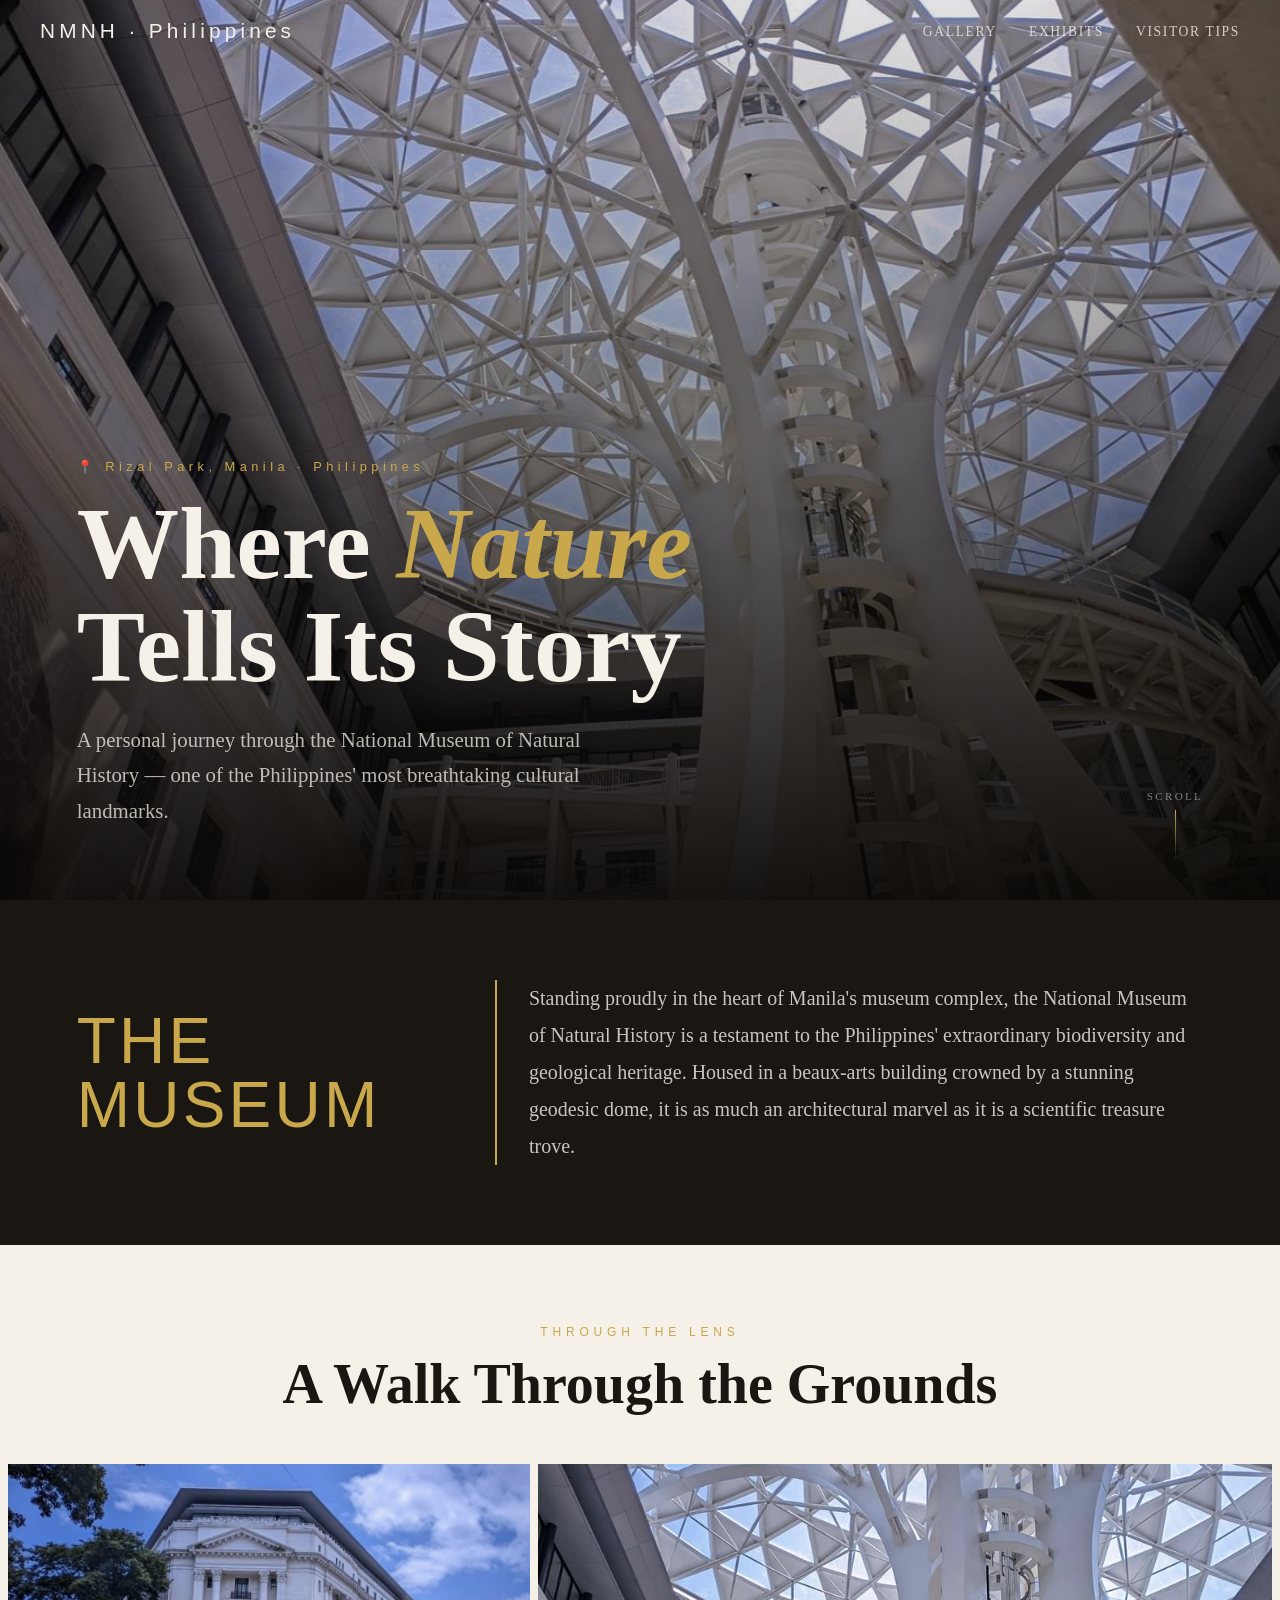
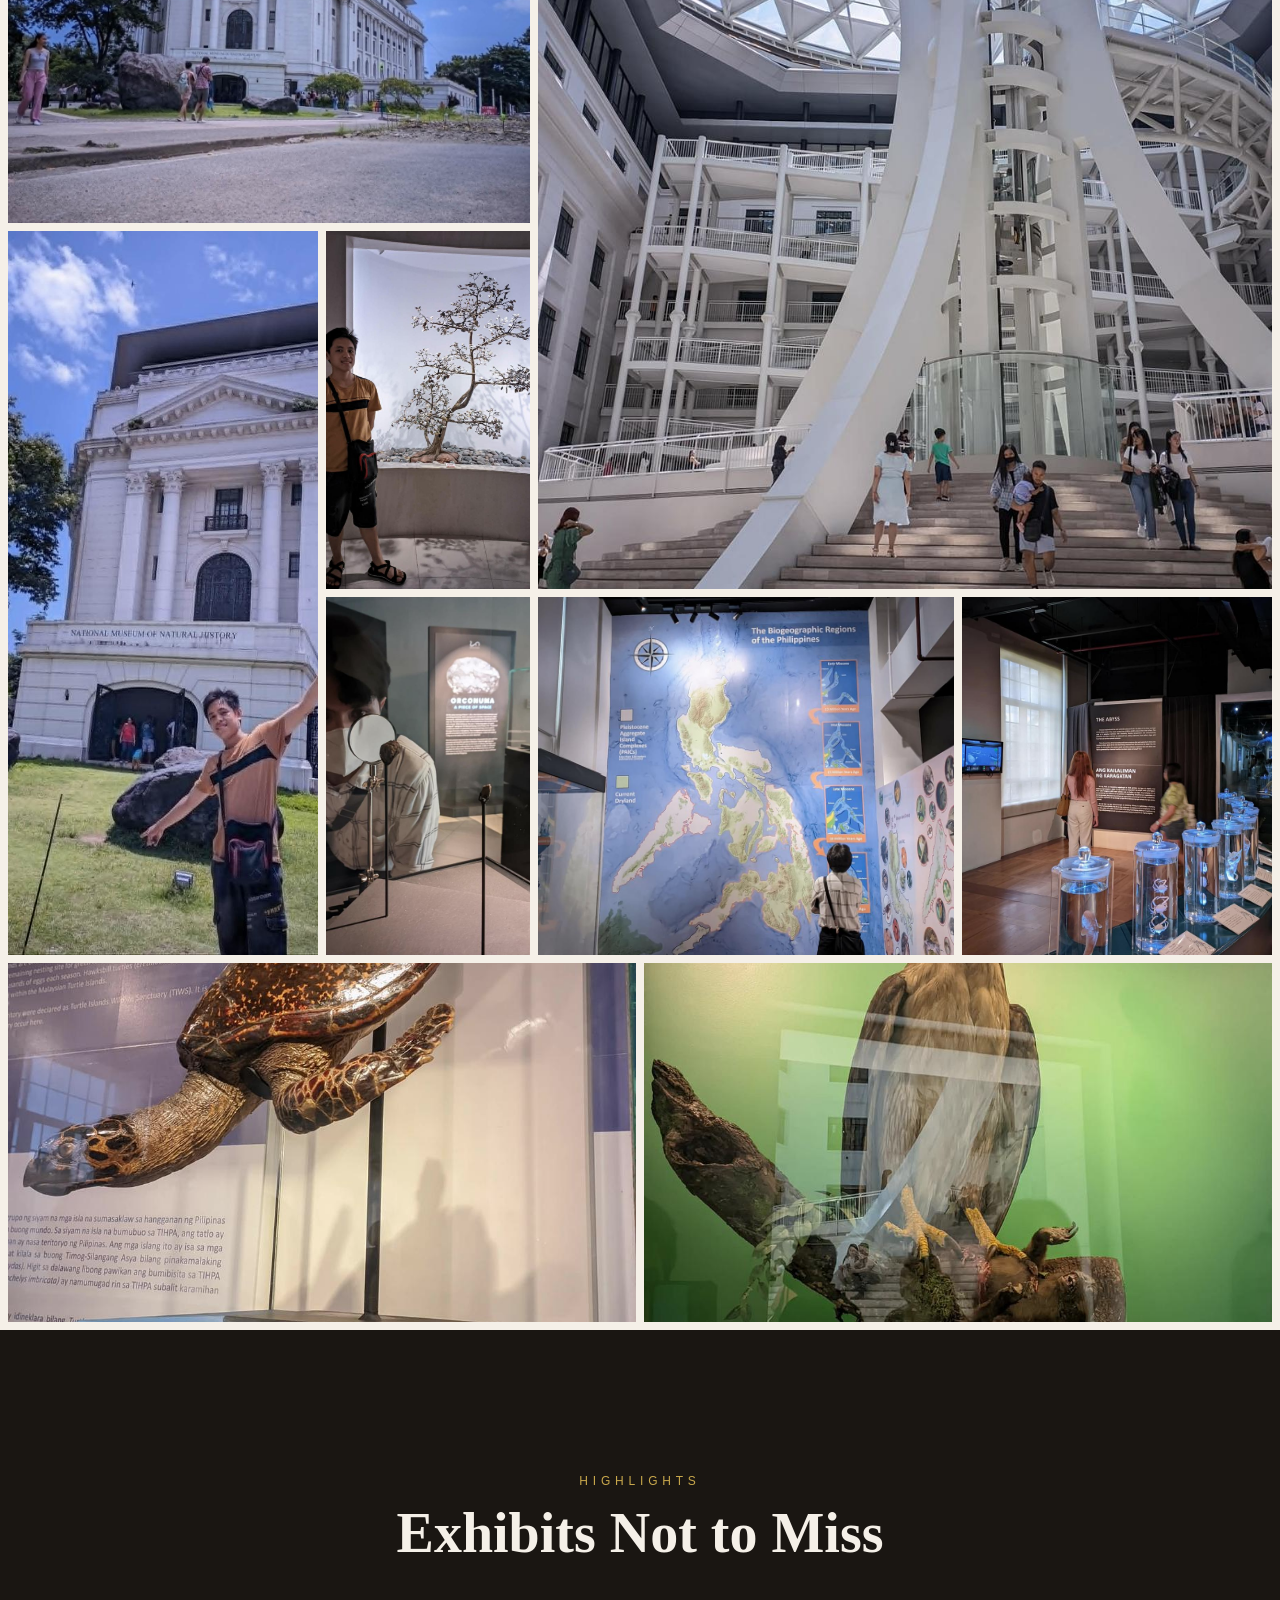
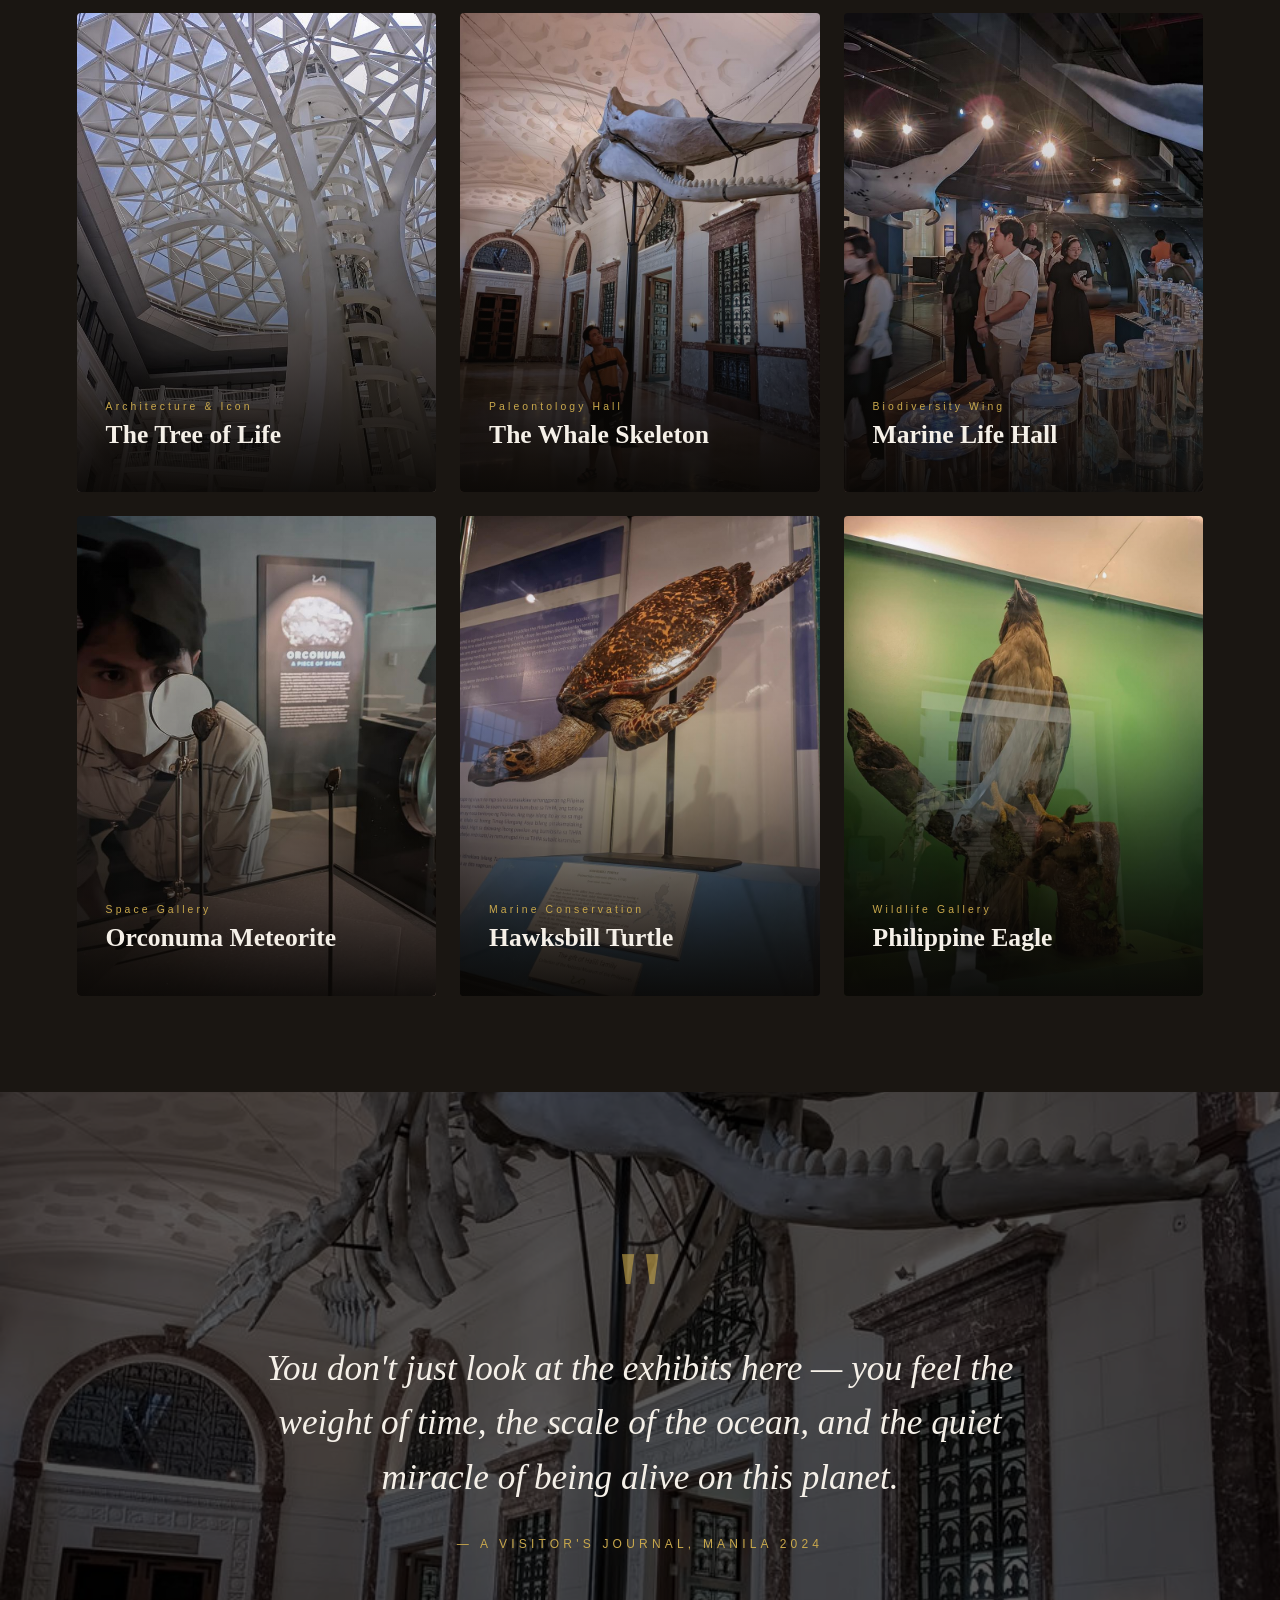
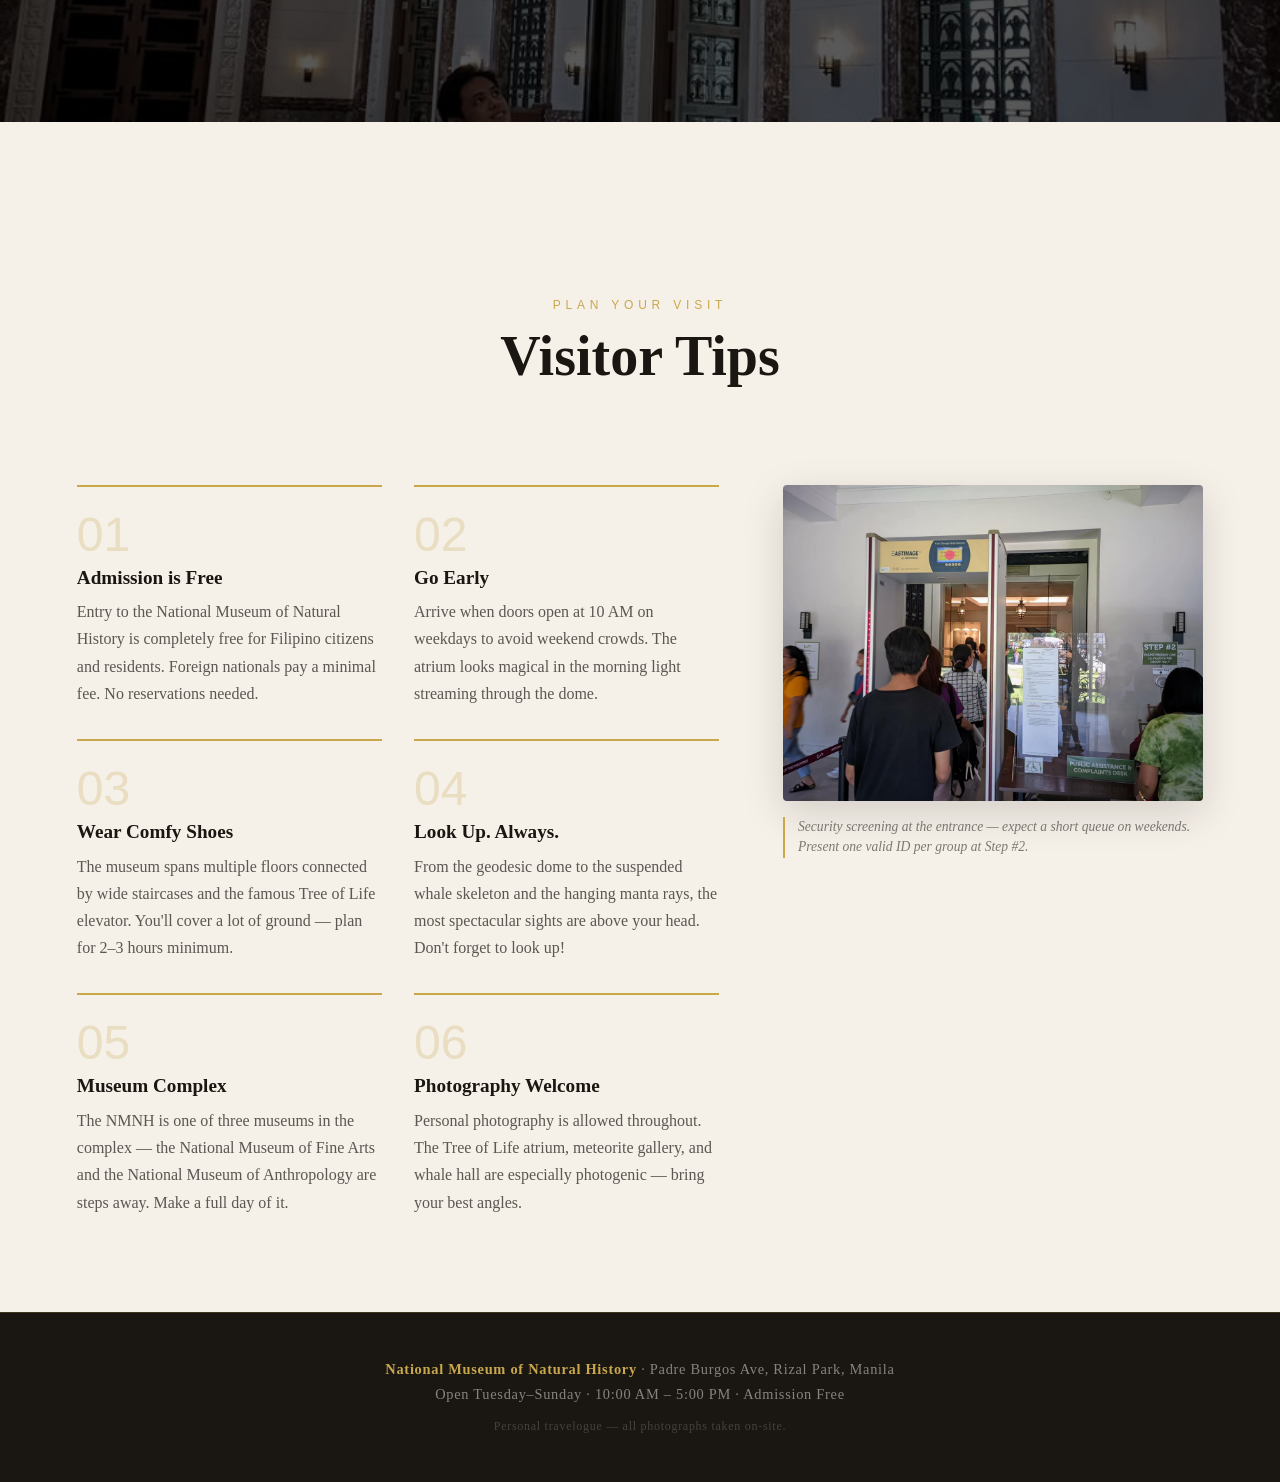
==== index.html @ 3edf2698 "initial message" ====
<!DOCTYPE html>
<!-- saved from url=(0059)file:///C:/Users/user6/Downloads/nmnh_travelogue%20(4).html -->
<html lang="en"><head><meta http-equiv="Content-Type" content="text/html; charset=UTF-8">

<meta name="viewport" content="width=device-width, initial-scale=1.0">
<title>National Museum of Natural History — Philippines</title>
<link rel="stylesheet" href="styles.css">
</head>
<body>

<!-- MOBILE MENU -->
<div class="mobile-menu" id="mobileMenu">
  <a href="file:///C:/Users/user6/Downloads/nmnh_travelogue%20(4).html#gallery" onclick="closeMobile()">Gallery</a>
  <a href="file:///C:/Users/user6/Downloads/nmnh_travelogue%20(4).html#exhibits" onclick="closeMobile()">Exhibits</a>
  <a href="file:///C:/Users/user6/Downloads/nmnh_travelogue%20(4).html#tips" onclick="closeMobile()">Visitor Tips</a>
</div>

<!-- NAV -->
<nav id="mainNav" class="scrolled">
  <a href="file:///C:/Users/user6/Downloads/nmnh_travelogue%20(4).html#" class="nav-logo">NMNH · Philippines</a>
  <ul class="nav-links">
    <li><a href="file:///C:/Users/user6/Downloads/nmnh_travelogue%20(4).html#gallery">Gallery</a></li>
    <li><a href="file:///C:/Users/user6/Downloads/nmnh_travelogue%20(4).html#exhibits">Exhibits</a></li>
    <li><a href="file:///C:/Users/user6/Downloads/nmnh_travelogue%20(4).html#tips">Visitor Tips</a></li>
  </ul>
  <button class="hamburger" id="hamburger" aria-label="Menu">
    <span></span><span></span><span></span>
  </button>
</nav>

<!-- HERO -->
<section class="hero">
  <div class="hero-bg"></div>
  <div class="hero-overlay"></div>
  <div class="hero-content">
    <p class="hero-eyebrow">📍 Rizal Park, Manila · Philippines</p>
    <h1 class="hero-title">Where <em>Nature</em><br>Tells Its Story</h1>
    <p class="hero-subtitle">A personal journey through the National Museum of Natural History — one of the Philippines' most breathtaking cultural landmarks.</p>
  </div>
  <div class="scroll-hint">
    <span>Scroll</span>
    <div class="scroll-line"></div>
  </div>
</section>

<!-- INTRO -->
<div class="intro-strip reveal visible" id="intro">
  <div class="intro-label">THE<br>MUSEUM</div>
  <p class="intro-text">
    Standing proudly in the heart of Manila's museum complex, the National Museum of Natural History is a testament to the Philippines' extraordinary biodiversity and geological heritage. Housed in a beaux-arts building crowned by a stunning geodesic dome, it is as much an architectural marvel as it is a scientific treasure trove.
  </p>
</div>

<!-- GALLERY -->
<section id="gallery">
  <div class="section-header reveal visible">
    <p class="section-tag">Through the Lens</p>
    <h2 class="section-title">A Walk Through the Grounds</h2>
  </div>
  <div class="collage-grid">
    <div class="c1"><img src="assets/img_03.jpg" alt="Museum exterior" loading="lazy"></div>
    <div class="c2"><img src="assets/img_04.jpg" alt="Tree of Life atrium with visitors" loading="lazy"></div>
    <div class="c3"><img src="assets/img_05.jpg" alt="Visitor at museum entrance" loading="lazy"></div>
    <div class="c4"><img src="assets/img_06.jpg" alt="Tree exhibit" loading="lazy"></div>
    <div class="c5"><img src="assets/img_07.jpg" alt="Meteorite display" loading="lazy"></div>
    <div class="c6"><img src="assets/img_08.jpg" alt="Tree of Life" loading="lazy"></div>
    <div class="c7"><img src="assets/img_09.jpg" alt="The Abyss exhibit" loading="lazy"></div>
    <div class="c8"><img src="assets/img_10.jpg" alt="Hawksbill turtle specimen" loading="lazy"></div>
    <div class="c9"><img src="assets/img_11.jpg" alt="Philippine Eagle taxidermy" loading="lazy"></div>
  </div>
</section>

<!-- EXHIBITS -->
<section class="exhibits" id="exhibits">
  <div class="section-header">
    <p class="section-tag">Highlights</p>
    <h2 class="section-title">Exhibits Not to Miss</h2>
  </div>
  <div class="exhibit-cards">

    <div class="card reveal visible">
      <img src="assets/img_12.jpg" alt="Tree of Life">
      <div class="card-overlay">
        <p class="card-tag">Architecture &amp; Icon</p>
        <h3 class="card-title">The Tree of Life</h3>
        <p class="card-desc">The museum's crown jewel — a soaring sculptural tree rising through the central atrium beneath a geodesic glass dome that floods the space with natural light. A must-photograph moment.</p>
      </div>
    </div>

    <div class="card reveal visible">
      <img src="assets/img_13.jpg" alt="Whale skeleton">
      <div class="card-overlay">
        <p class="card-tag">Paleontology Hall</p>
        <h3 class="card-title">The Whale Skeleton</h3>
        <p class="card-desc">A colossal sperm whale skeleton suspended in the grand hallway — one of the most dramatic displays in the museum, framed by the building's ornate marble arches.</p>
      </div>
    </div>

    <div class="card reveal visible">
      <img src="assets/img_14.jpg" alt="Marine life hall">
      <div class="card-overlay">
        <p class="card-tag">Biodiversity Wing</p>
        <h3 class="card-title">Marine Life Hall</h3>
        <p class="card-desc">Life-size models of manta rays and whale sharks hang overhead while preserved specimens in illuminated jars line the gallery floor — celebrating the Philippines' incredible ocean heritage.</p>
      </div>
    </div>

    <div class="card reveal visible">
      <img src="assets/img_15.jpg" alt="Orconuma meteorite">
      <div class="card-overlay">
        <p class="card-tag">Space Gallery</p>
        <h3 class="card-title">Orconuma Meteorite</h3>
        <p class="card-desc">A 4.6-billion-year-old piece of the asteroid belt, the Orconuma meteorite is an H3-4 ordinary chondrite — one of the oldest rocks you'll ever stand next to. Get up close with the magnifying glasses provided.</p>
      </div>
    </div>


    <div class="card reveal visible">
      <img src="assets/img_16.jpg" alt="Hawksbill Turtle">
      <div class="card-overlay">
        <p class="card-tag">Marine Conservation</p>
        <h3 class="card-title">Hawksbill Turtle</h3>
        <p class="card-desc">A beautifully preserved specimen of the critically endangered Hawksbill Turtle — found in Philippine coral reefs and beaches. A gift of the Halili family to the National Museum.</p>
      </div>
    </div>

    <div class="card reveal visible">
      <img src="assets/img_17.jpg" alt="Philippine Eagle">
      <div class="card-overlay">
        <p class="card-tag">Wildlife Gallery</p>
        <h3 class="card-title">Philippine Eagle</h3>
        <p class="card-desc">One of the world's largest and most powerful eagles — and the national bird of the Philippines. This taxidermy specimen captures the majestic scale and fierce presence of this critically endangered raptor.</p>
      </div>
    </div>

  </div>
</section>

<!-- QUOTE -->
<section class="quote-section">
  <div class="quote-bg"></div>
  <div class="quote-content reveal visible">
    <div class="quote-mark">"</div>
    <p class="quote-text">You don't just look at the exhibits here — you feel the weight of time, the scale of the ocean, and the quiet miracle of being alive on this planet.</p>
    <p class="quote-attr">— A Visitor's Journal, Manila 2024</p>
  </div>
</section>

<!-- TIPS -->
<section class="tips" id="tips">
  <div class="section-header reveal visible">
    <p class="section-tag">Plan Your Visit</p>
    <h2 class="section-title">Visitor Tips</h2>
  </div>
  <div class="tips-layout">
  <div class="tips-grid">
    <div class="tip-item visible">
      <div class="tip-number">01</div>
      <h4 class="tip-title">Admission is Free</h4>
      <p class="tip-desc">Entry to the National Museum of Natural History is completely free for Filipino citizens and residents. Foreign nationals pay a minimal fee. No reservations needed.</p>
    </div>
    <div class="tip-item visible">
      <div class="tip-number">02</div>
      <h4 class="tip-title">Go Early</h4>
      <p class="tip-desc">Arrive when doors open at 10 AM on weekdays to avoid weekend crowds. The atrium looks magical in the morning light streaming through the dome.</p>
    </div>
    <div class="tip-item visible">
      <div class="tip-number">03</div>
      <h4 class="tip-title">Wear Comfy Shoes</h4>
      <p class="tip-desc">The museum spans multiple floors connected by wide staircases and the famous Tree of Life elevator. You'll cover a lot of ground — plan for 2–3 hours minimum.</p>
    </div>
    <div class="tip-item visible">
      <div class="tip-number">04</div>
      <h4 class="tip-title">Look Up. Always.</h4>
      <p class="tip-desc">From the geodesic dome to the suspended whale skeleton and the hanging manta rays, the most spectacular sights are above your head. Don't forget to look up!</p>
    </div>
    <div class="tip-item visible">
      <div class="tip-number">05</div>
      <h4 class="tip-title">Museum Complex</h4>
      <p class="tip-desc">The NMNH is one of three museums in the complex — the National Museum of Fine Arts and the National Museum of Anthropology are steps away. Make a full day of it.</p>
    </div>
    <div class="tip-item visible">
      <div class="tip-number">06</div>
      <h4 class="tip-title">Photography Welcome</h4>
      <p class="tip-desc">Personal photography is allowed throughout. The Tree of Life atrium, meteorite gallery, and whale hall are especially photogenic — bring your best angles.</p>
    </div>
  </div><!-- end tips-grid -->
  <div class="tips-image-col reveal visible">
    <img src="assets/img_18.jpg" alt="Museum entrance security checkpoint">
    <p class="tips-image-caption">Security screening at the entrance — expect a short queue on weekends. Present one valid ID per group at Step #2.</p>
  </div>
  </div><!-- end tips-layout -->
</section>

<!-- FOOTER -->
<footer>
  <p><strong>National Museum of Natural History</strong> · Padre Burgos Ave, Rizal Park, Manila</p>
  <p style="margin-top:0.5rem;">Open Tuesday–Sunday · 10:00 AM – 5:00 PM · Admission Free</p>
  <p style="margin-top:1rem; font-size:0.75rem; opacity:0.4;">Personal travelogue — all photographs taken on-site.</p>
</footer>

<script src="script.js"></script>


</body></html>
---- styles.css ----
:root {
    --cream: #f5f0e8;
    --dark: #1a1612;
    --gold: #c9a84c;
    --rust: #8b4513;
    --deep-blue: #0d1b2a;
    --marine: #1a4a6b;
    --white: #ffffff;
  }

  * { margin: 0; padding: 0; box-sizing: border-box; }

  html { scroll-behavior: smooth; }

  body {
    background: var(--cream);
    color: var(--dark);
    font-family: 'Crimson Pro', serif;
    overflow-x: hidden;
  }

  /* ── NAV ── */
  nav {
    position: fixed; top: 0; width: 100%; z-index: 100;
    padding: 1.2rem 2.5rem;
    display: flex; justify-content: space-between; align-items: center;
    background: transparent;
    transition: background 0.4s, backdrop-filter 0.4s;
  }
  nav.scrolled {
    background: rgba(26,22,18,0.92);
    backdrop-filter: blur(12px);
  }
  .nav-logo {
    font-family: 'Bebas Neue', sans-serif;
    font-size: 1.3rem;
    letter-spacing: 0.2em;
    color: var(--cream);
    text-decoration: none;
  }
  .nav-links { display: flex; gap: 2rem; list-style: none; }
  .nav-links a {
    color: rgba(245,240,232,0.8);
    text-decoration: none;
    font-size: 0.85rem;
    letter-spacing: 0.12em;
    text-transform: uppercase;
    transition: color 0.3s;
  }
  .nav-links a:hover { color: var(--gold); }

  /* ── HERO ── */
  .hero {
    height: 100vh;
    position: relative;
    display: flex; align-items: flex-end;
    overflow: hidden;
  }
  .hero-bg {
    position: absolute; inset: 0;
    background-image: url('assets/img_01.jpg');
    background-size: cover; background-position: center top;
    transform: scale(1.1);
    animation: heroZoom 12s ease-out forwards;
  }
  @keyframes heroZoom { from { transform: scale(1.1); } to { transform: scale(1.02); } }
  .hero-overlay {
    position: absolute; inset: 0;
    background: linear-gradient(to top, rgba(10,8,6,0.92) 0%, rgba(10,8,6,0.4) 50%, rgba(10,8,6,0.1) 100%);
  }
  .hero-content {
    position: relative; z-index: 2;
    padding: 0 6vw 8vh;
    max-width: 900px;
  }
  .hero-eyebrow {
    font-family: 'Bebas Neue', sans-serif;
    font-size: 0.8rem;
    letter-spacing: 0.35em;
    color: var(--gold);
    margin-bottom: 1.2rem;
    opacity: 0; animation: fadeUp 0.8s 0.5s forwards;
  }
  .hero-title {
    font-family: 'Playfair Display', serif;
    font-size: clamp(3rem, 8vw, 6.5rem);
    line-height: 1.0;
    color: var(--cream);
    margin-bottom: 1.5rem;
    opacity: 0; animation: fadeUp 0.9s 0.8s forwards;
  }
  .hero-title em { color: var(--gold); font-style: italic; }
  .hero-subtitle {
    font-size: clamp(1rem, 2vw, 1.3rem);
    font-weight: 300;
    color: rgba(245,240,232,0.75);
    max-width: 560px;
    line-height: 1.7;
    opacity: 0; animation: fadeUp 0.9s 1.1s forwards;
  }
  .scroll-hint {
    position: absolute; bottom: 2.5rem; right: 6vw;
    display: flex; flex-direction: column; align-items: center; gap: 0.5rem;
    color: rgba(245,240,232,0.5);
    font-size: 0.7rem; letter-spacing: 0.2em; text-transform: uppercase;
    opacity: 0; animation: fadeIn 1s 2s forwards;
  }
  .scroll-line {
    width: 1px; height: 50px;
    background: linear-gradient(to bottom, var(--gold), transparent);
    animation: scrollPulse 2s ease-in-out infinite;
  }
  @keyframes scrollPulse { 0%,100% { height:50px; } 50% { height:30px; } }

  @keyframes fadeUp {
    from { opacity:0; transform: translateY(30px); }
    to { opacity:1; transform: translateY(0); }
  }
  @keyframes fadeIn { from { opacity:0; } to { opacity:1; } }

  /* ── INTRO STRIP ── */
  .intro-strip {
    background: var(--dark);
    color: var(--cream);
    padding: 5rem 6vw;
    display: grid;
    grid-template-columns: 1fr 2fr;
    gap: 4rem;
    align-items: center;
  }
  .intro-label {
    font-family: 'Bebas Neue', sans-serif;
    font-size: 4rem;
    line-height: 1;
    color: var(--gold);
    letter-spacing: 0.05em;
  }
  .intro-text {
    font-size: 1.25rem;
    font-weight: 300;
    line-height: 1.85;
    color: rgba(245,240,232,0.8);
    border-left: 2px solid var(--gold);
    padding-left: 2rem;
  }

  /* ── SECTION HEADERS ── */
  .section-header {
    text-align: center;
    padding: 5rem 6vw 3rem;
  }
  .section-tag {
    font-family: 'Bebas Neue', sans-serif;
    font-size: 0.75rem;
    letter-spacing: 0.4em;
    color: var(--gold);
    text-transform: uppercase;
    margin-bottom: 0.8rem;
  }
  .section-title {
    font-family: 'Playfair Display', serif;
    font-size: clamp(2rem, 5vw, 3.5rem);
    line-height: 1.15;
    color: var(--dark);
  }

  /* ── PHOTO COLLAGE ── */
  .collage-grid {
    display: grid;
    grid-template-columns: repeat(12, 1fr);
    grid-template-rows: repeat(4, 28vw);
    gap: 0.5rem;
    padding: 0 0.5rem 0.5rem;
    overflow: hidden;
  }
  .collage-grid .c1 { grid-column: 1/6; grid-row: 1/2; }
  .collage-grid .c2 { grid-column: 6/13; grid-row: 1/3; }
  .collage-grid .c3 { grid-column: 1/4; grid-row: 2/4; }
  .collage-grid .c4 { grid-column: 4/6; grid-row: 2/3; }
  .collage-grid .c5 { grid-column: 4/6; grid-row: 3/4; }
  .collage-grid .c6 { grid-column: 6/10; grid-row: 3/4; }
  .collage-grid .c7 { grid-column: 10/13; grid-row: 3/4; }
  .collage-grid .c8 { grid-column: 1/7; grid-row: 4/5; }
  .collage-grid .c9 { grid-column: 7/13; grid-row: 4/5; }

  .collage-grid > div {
    overflow: hidden;
    position: relative;
    cursor: pointer;
  }
  .collage-grid img {
    width: 100%; height: 100%;
    object-fit: cover;
    transition: transform 0.7s cubic-bezier(0.25,0.46,0.45,0.94), filter 0.5s;
    filter: saturate(0.9);
  }
  .collage-grid > div:hover img {
    transform: scale(1.07);
    filter: saturate(1.2);
  }

  /* ── EXHIBIT CARDS ── */
  .exhibits {
    background: var(--dark);
    padding: 4rem 6vw 6rem;
  }
  .exhibits .section-title { color: var(--cream); }
  .exhibits .section-header { padding-bottom: 3rem; }

  .exhibit-cards {
    display: grid;
    grid-template-columns: repeat(auto-fit, minmax(300px, 1fr));
    gap: 1.5rem;
  }
  .card {
    border-radius: 4px;
    overflow: hidden;
    position: relative;
    aspect-ratio: 3/4;
    cursor: pointer;
    background: #111;
    display: block;
  }
  .card img {
    width: 100%;
    height: 100%;
    object-fit: cover;
    object-position: center;
    display: block;
    transition: transform 0.8s cubic-bezier(0.25,0.46,0.45,0.94);
  }
  .card:hover img { transform: scale(1.08); }
  .card-overlay {
    position: absolute; inset: 0;
    background: linear-gradient(to top, rgba(10,8,6,0.95) 0%, rgba(10,8,6,0.2) 60%, transparent 100%);
    display: flex; flex-direction: column; justify-content: flex-end;
    padding: 2rem 1.8rem;
    transition: background 0.4s;
  }
  .card:hover .card-overlay {
    background: linear-gradient(to top, rgba(10,8,6,0.98) 30%, rgba(10,8,6,0.4) 70%, rgba(10,8,6,0.1) 100%);
  }
  .card-tag {
    font-family: 'Bebas Neue', sans-serif;
    font-size: 0.65rem;
    letter-spacing: 0.3em;
    color: var(--gold);
    margin-bottom: 0.5rem;
  }
  .card-title {
    font-family: 'Playfair Display', serif;
    font-size: 1.6rem;
    color: var(--cream);
    margin-bottom: 0.6rem;
    line-height: 1.2;
  }
  .card-desc {
    font-size: 0.95rem;
    font-weight: 300;
    color: rgba(245,240,232,0.65);
    line-height: 1.6;
    max-height: 0;
    overflow: hidden;
    transition: max-height 0.5s ease, opacity 0.4s;
    opacity: 0;
  }
  .card:hover .card-desc { max-height: 120px; opacity: 1; }

  /* ── FULL-BLEED QUOTE ── */
  .quote-section {
    position: relative;
    min-height: 70vh;
    display: flex; align-items: center; justify-content: center;
    text-align: center;
    overflow: hidden;
    padding: 6rem 6vw;
  }
  .quote-bg {
    position: absolute; inset: 0;
    background-image: url('assets/img_02.jpg');
    background-size: cover; background-position: center;
    filter: brightness(0.35) saturate(0.6);
  }
  .quote-content {
    position: relative; z-index: 2;
    max-width: 800px;
  }
  .quote-mark {
    font-family: 'Playfair Display', serif;
    font-size: 8rem;
    line-height: 0.5;
    color: var(--gold);
    opacity: 0.6;
    margin-bottom: 1rem;
  }
  .quote-text {
    font-family: 'Playfair Display', serif;
    font-size: clamp(1.4rem, 3vw, 2.2rem);
    font-style: italic;
    color: var(--cream);
    line-height: 1.55;
    margin-bottom: 2rem;
  }
  .quote-attr {
    font-family: 'Bebas Neue', sans-serif;
    font-size: 0.75rem;
    letter-spacing: 0.35em;
    color: var(--gold);
    text-transform: uppercase;
  }

  /* ── TIPS SECTION ── */
  .tips {
    padding: 6rem 6vw;
    background: var(--cream);
  }
  .tips-layout {
    display: grid;
    grid-template-columns: 1fr 420px;
    gap: 4rem;
    align-items: start;
    margin-top: 3rem;
  }
  .tips-grid {
    display: grid;
    grid-template-columns: repeat(2, 1fr);
    gap: 2rem;
  }
  .tips-image-col {
    position: sticky;
    top: 100px;
  }
  .tips-image-col img {
    width: 100%;
    border-radius: 4px;
    display: block;
    box-shadow: 0 12px 40px rgba(26,22,18,0.15);
  }
  .tips-image-caption {
    margin-top: 1rem;
    font-size: 0.85rem;
    font-weight: 300;
    color: rgba(26,22,18,0.55);
    font-style: italic;
    line-height: 1.5;
    border-left: 2px solid var(--gold);
    padding-left: 0.8rem;
  }
  .tip-item {
    border-top: 2px solid var(--gold);
    padding-top: 1.5rem;
    opacity: 0;
    transform: translateY(20px);
    transition: opacity 0.6s, transform 0.6s;
  }
  .tip-item.visible { opacity: 1; transform: translateY(0); }
  .tip-number {
    font-family: 'Bebas Neue', sans-serif;
    font-size: 3rem;
    color: rgba(201,168,76,0.25);
    line-height: 1;
    margin-bottom: 0.5rem;
  }
  .tip-title {
    font-family: 'Playfair Display', serif;
    font-size: 1.2rem;
    font-weight: 700;
    margin-bottom: 0.6rem;
    color: var(--dark);
  }
  .tip-desc {
    font-size: 1rem;
    font-weight: 300;
    line-height: 1.7;
    color: rgba(26,22,18,0.7);
  }

  /* ── FOOTER ── */
  footer {
    background: var(--dark);
    color: rgba(245,240,232,0.5);
    text-align: center;
    padding: 3rem 6vw;
    font-size: 0.9rem;
    letter-spacing: 0.05em;
    border-top: 1px solid rgba(201,168,76,0.2);
  }
  footer strong { color: var(--gold); }

  /* ── REVEAL ANIMATIONS ── */
  .reveal {
    opacity: 0;
    transform: translateY(40px);
    transition: opacity 0.8s ease, transform 0.8s ease;
  }
  .reveal.visible { opacity: 1; transform: translateY(0); }

  /* ── HAMBURGER ── */
  .hamburger {
    display: none;
    flex-direction: column;
    gap: 5px;
    cursor: pointer;
    padding: 4px;
    z-index: 200;
    background: none;
    border: none;
  }
  .hamburger span {
    display: block;
    width: 24px; height: 2px;
    background: var(--cream);
    border-radius: 2px;
    transition: transform 0.3s, opacity 0.3s;
  }
  .hamburger.open span:nth-child(1) { transform: translateY(7px) rotate(45deg); }
  .hamburger.open span:nth-child(2) { opacity: 0; }
  .hamburger.open span:nth-child(3) { transform: translateY(-7px) rotate(-45deg); }

  .mobile-menu {
    display: none;
    position: fixed;
    inset: 0;
    background: rgba(26,22,18,0.97);
    z-index: 150;
    flex-direction: column;
    align-items: center;
    justify-content: center;
    gap: 2.5rem;
  }
  .mobile-menu.open { display: flex; }
  .mobile-menu a {
    font-family: 'Playfair Display', serif;
    font-size: 2rem;
    color: var(--cream);
    text-decoration: none;
    letter-spacing: 0.05em;
    transition: color 0.2s;
  }
  .mobile-menu a:hover { color: var(--gold); }

  @media (max-width: 768px) {
    /* Nav */
    nav { padding: 1rem 1.4rem; }
    nav .nav-links { display: none; }
    .hamburger { display: flex; }

    /* Hero */
    .hero-content { padding: 0 5vw 10vh; }
    .hero-subtitle { font-size: 1rem; }
    .scroll-hint { display: none; }

    /* Intro strip */
    .intro-strip {
      grid-template-columns: 1fr;
      gap: 1.2rem;
      padding: 3rem 5vw;
    }
    .intro-label { font-size: 2.8rem; }
    .intro-text { font-size: 1.05rem; padding-left: 1.2rem; }

    /* Section headers */
    .section-header { padding: 3.5rem 5vw 2rem; }

    /* Collage — simple vertical stack */
    .collage-grid {
      display: flex !important;
      flex-direction: column !important;
      gap: 0.4rem;
      padding: 0 0.4rem 0.4rem;
      grid-template-columns: unset !important;
      grid-template-rows: unset !important;
    }
    .collage-grid > div {
      width: 100% !important;
      height: 72vw !important;
      grid-column: unset !important;
      grid-row: unset !important;
      overflow: hidden;
    }
    .collage-grid img {
      width: 100% !important;
      height: 100% !important;
      object-fit: cover !important;
      display: block;
    }

    /* Exhibit cards — single column */
    .exhibits { padding: 3rem 4vw 4rem; }
    .exhibit-cards {
      grid-template-columns: 1fr;
      gap: 1rem;
    }
    .card { aspect-ratio: 4/3; }
    /* Always show desc on mobile (no hover) */
    .card-desc { max-height: 120px; opacity: 1; }
    .card-title { font-size: 1.3rem; }

    /* Quote section */
    .quote-section { min-height: 55vh; padding: 4rem 6vw; }
    .quote-mark { font-size: 5rem; }
    .quote-text { font-size: 1.2rem; }

    /* Tips */
    .tips { padding: 3.5rem 5vw; }
    .tips-layout { grid-template-columns: 1fr; gap: 2rem; }
    .tips-image-col { position: static; }
    .tips-grid {
      grid-template-columns: 1fr;
      gap: 1.5rem;
    }

    /* Footer */
    footer { padding: 2.5rem 5vw; font-size: 0.82rem; }
  }

  @media (max-width: 480px) {
    .hero-title { font-size: clamp(2.4rem, 11vw, 3.5rem); }
    .section-title { font-size: clamp(1.6rem, 7vw, 2.4rem); }
    .intro-label { font-size: 2.2rem; }
    .collage-grid > div { height: 80vw; }
    .card { aspect-ratio: 3/4; }
  }
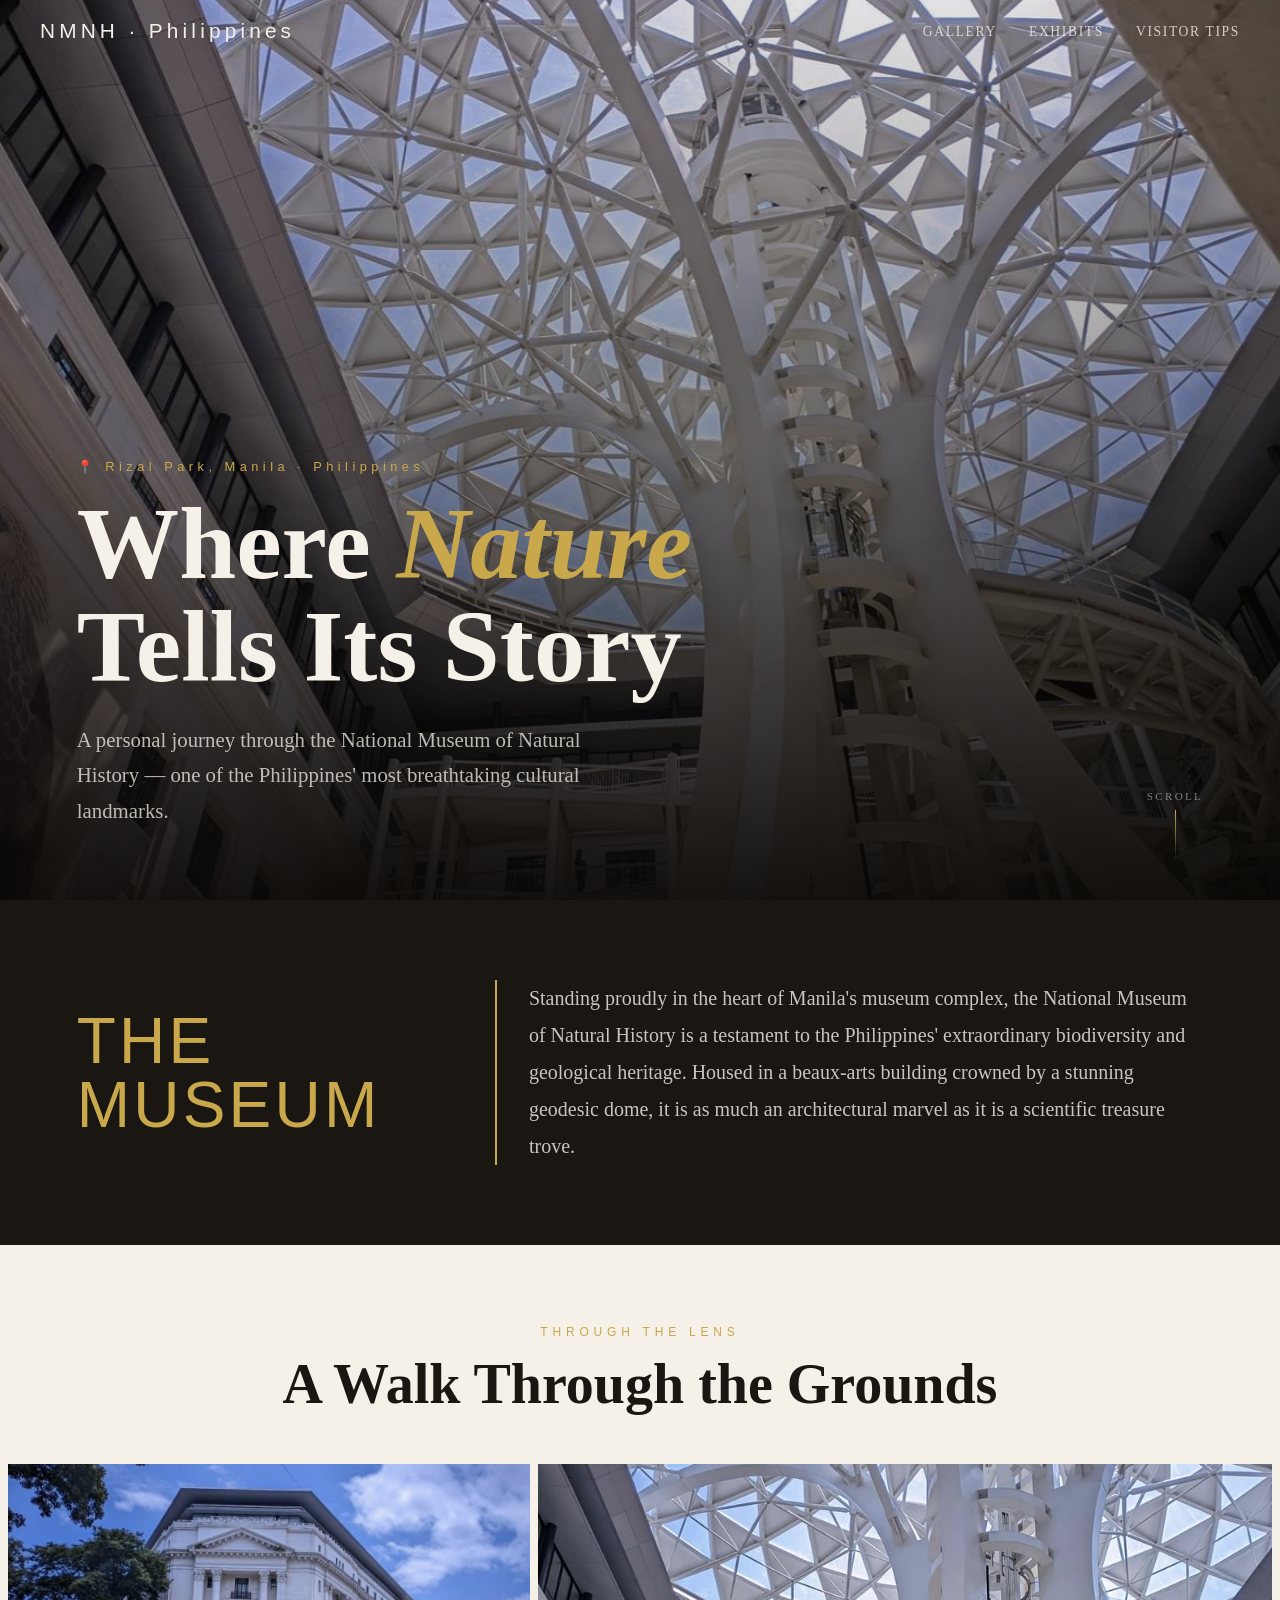
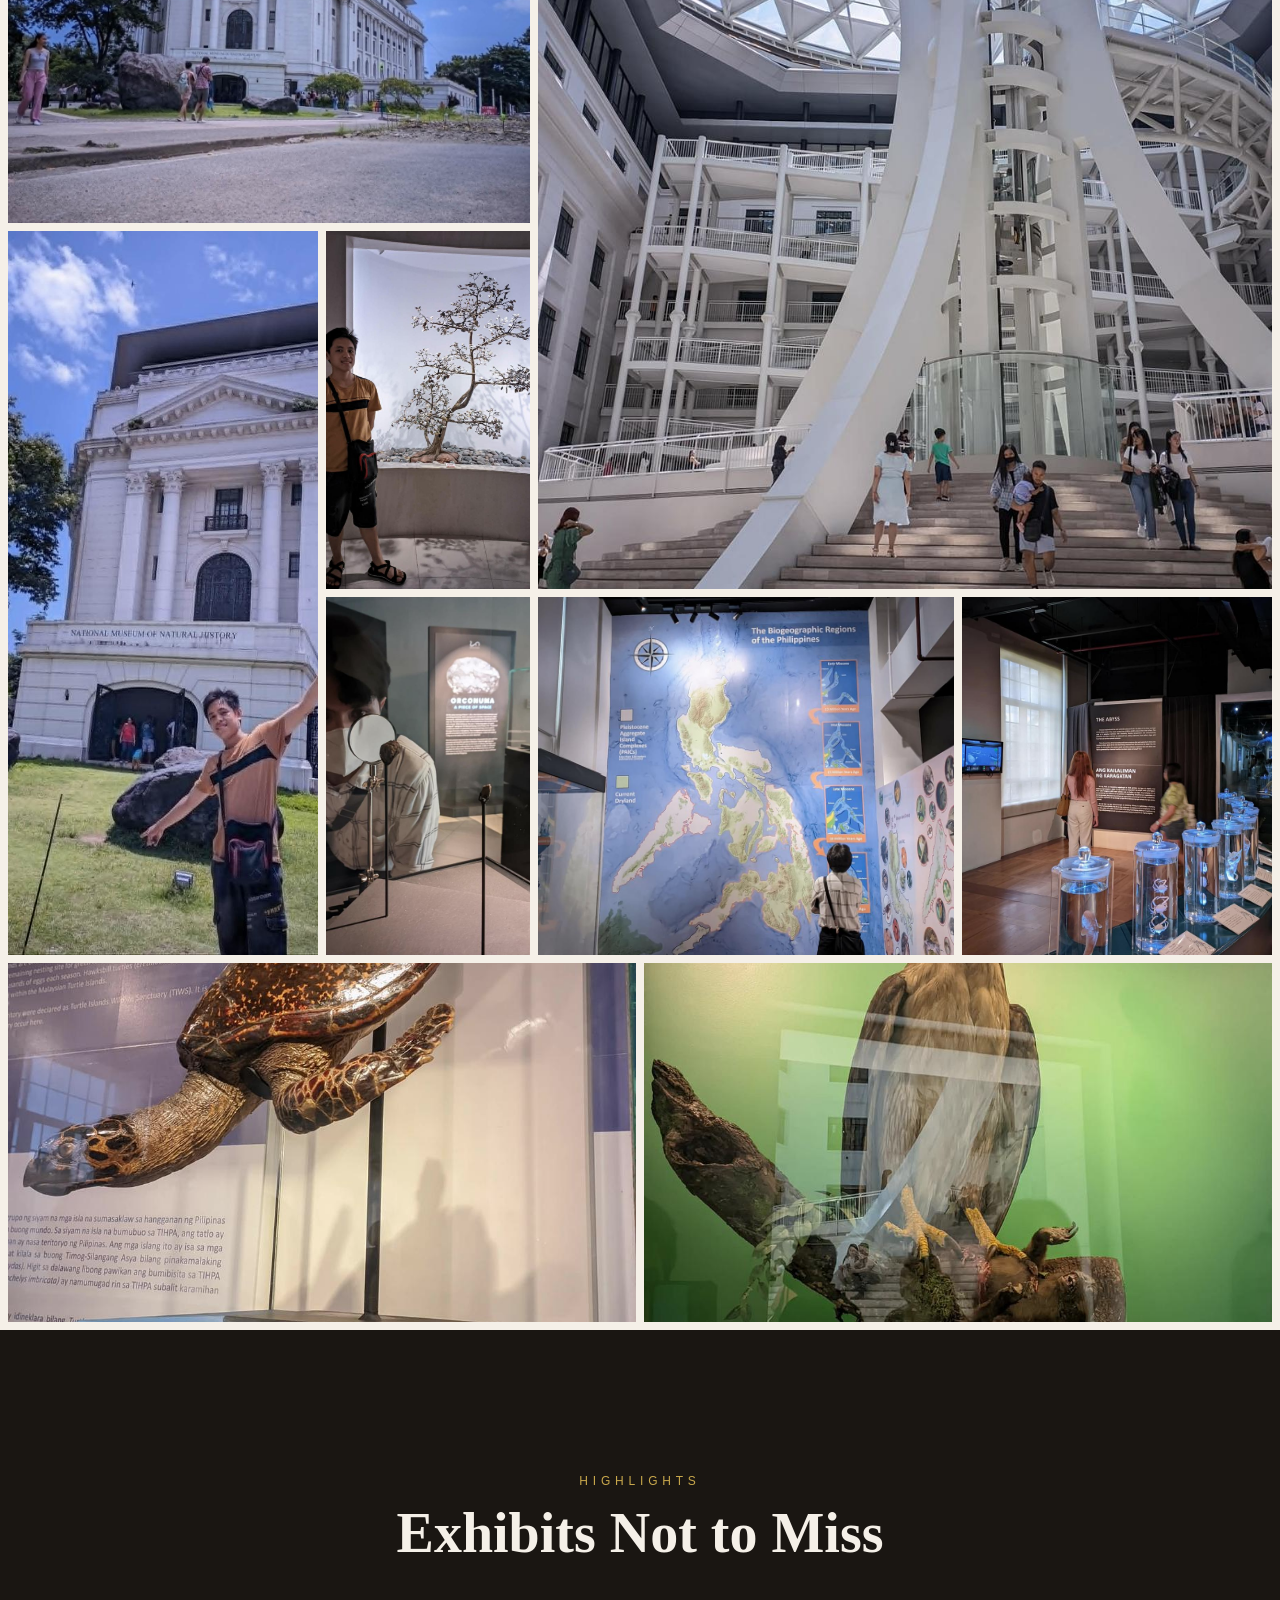
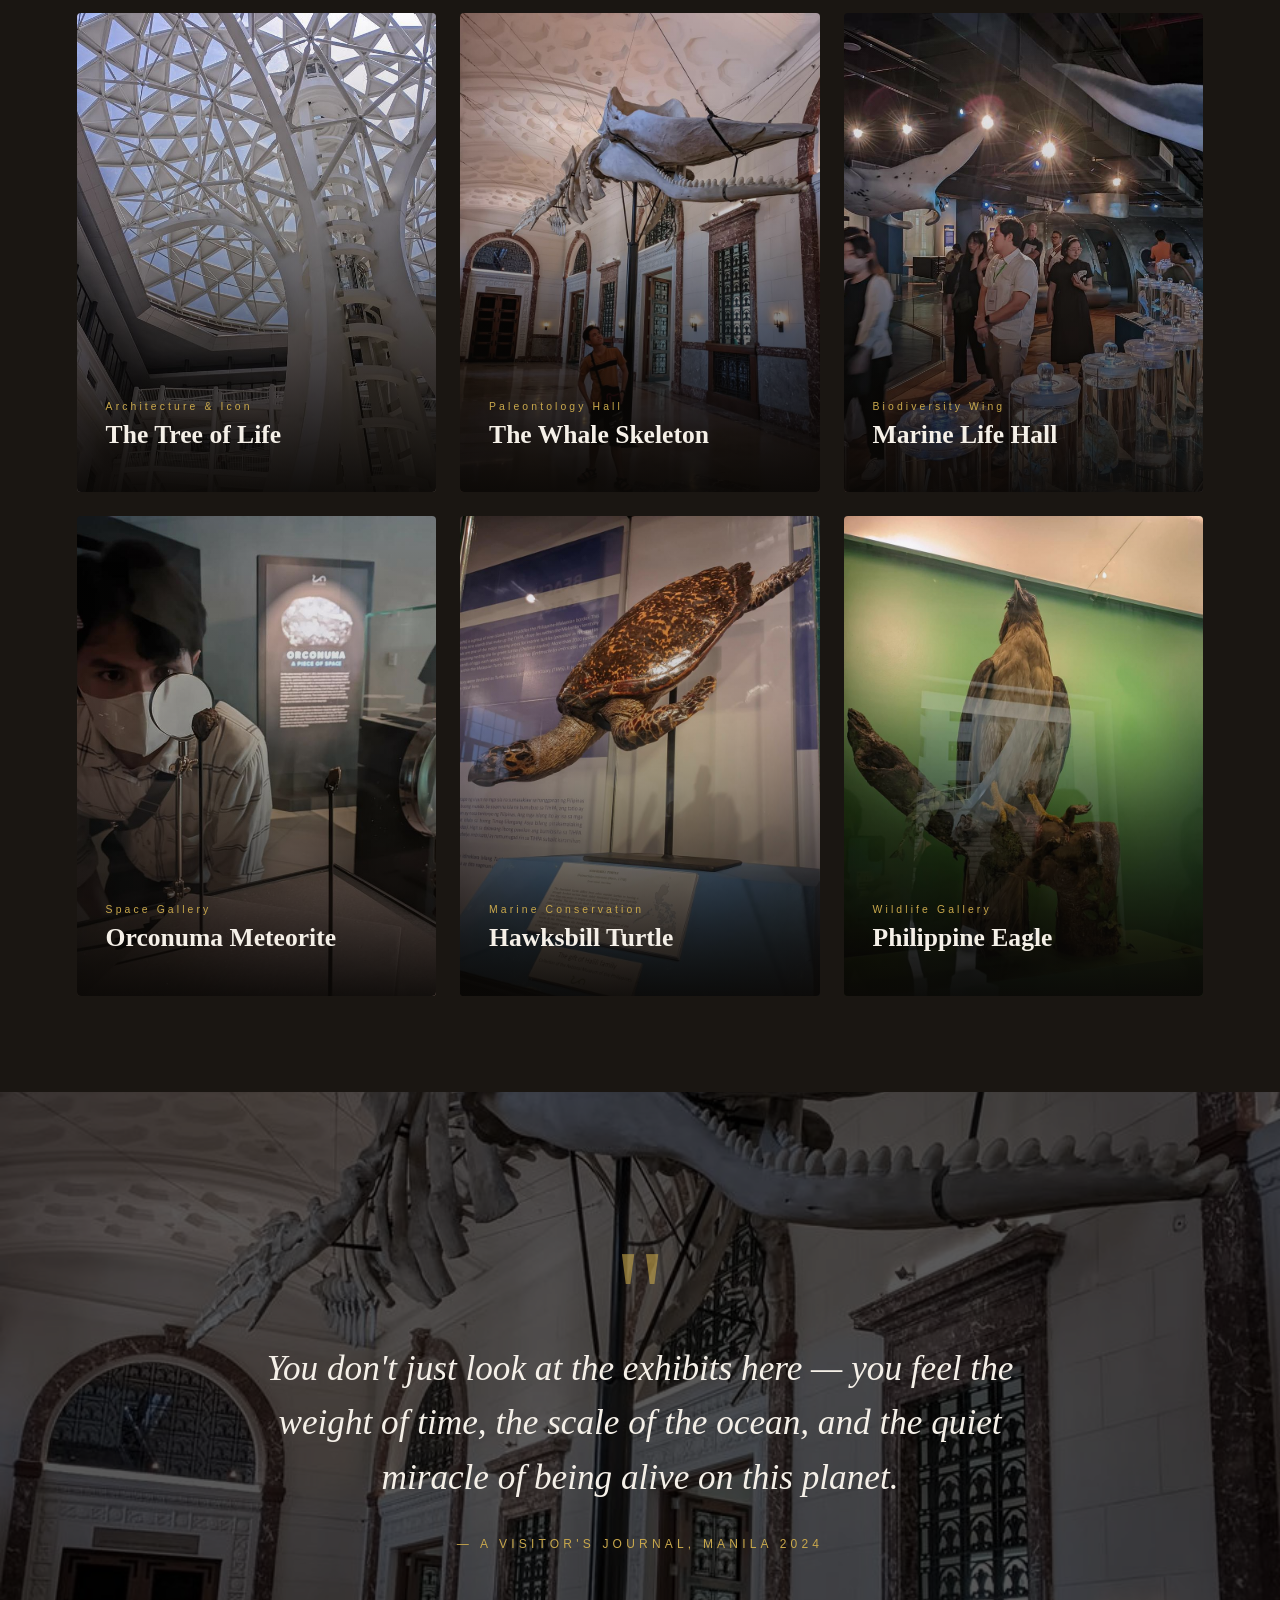
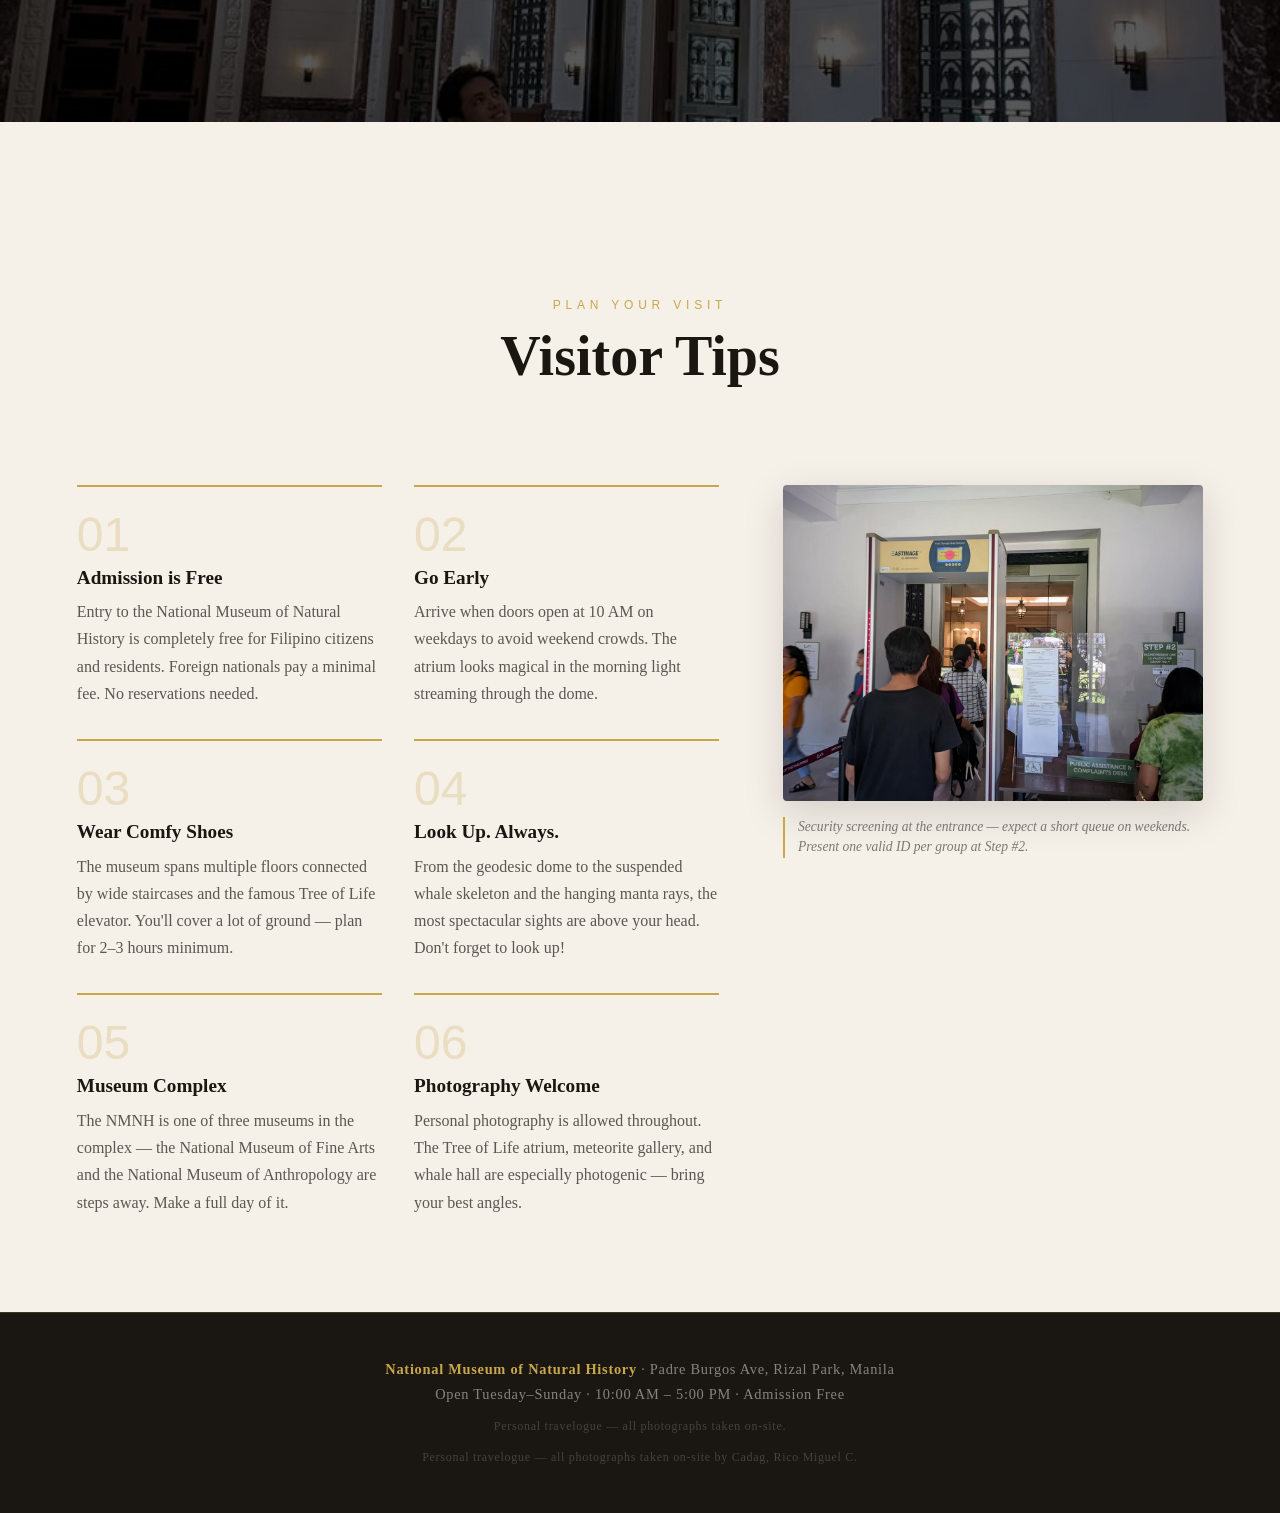
==== commit eb1a47bc: "Update index.html" ====
--- a/index.html
+++ b/index.html
@@ -197,9 +197,10 @@
   <p><strong>National Museum of Natural History</strong> · Padre Burgos Ave, Rizal Park, Manila</p>
   <p style="margin-top:0.5rem;">Open Tuesday–Sunday · 10:00 AM – 5:00 PM · Admission Free</p>
   <p style="margin-top:1rem; font-size:0.75rem; opacity:0.4;">Personal travelogue — all photographs taken on-site.</p>
+  <p style="margin-top:1rem; font-size:0.75rem; opacity:0.4;">Personal travelogue — all photographs taken on-site by Cadag, Rico Miguel C.</p>
 </footer>
 
 <script src="script.js"></script>
 
 
-</body></html>+</body></html>
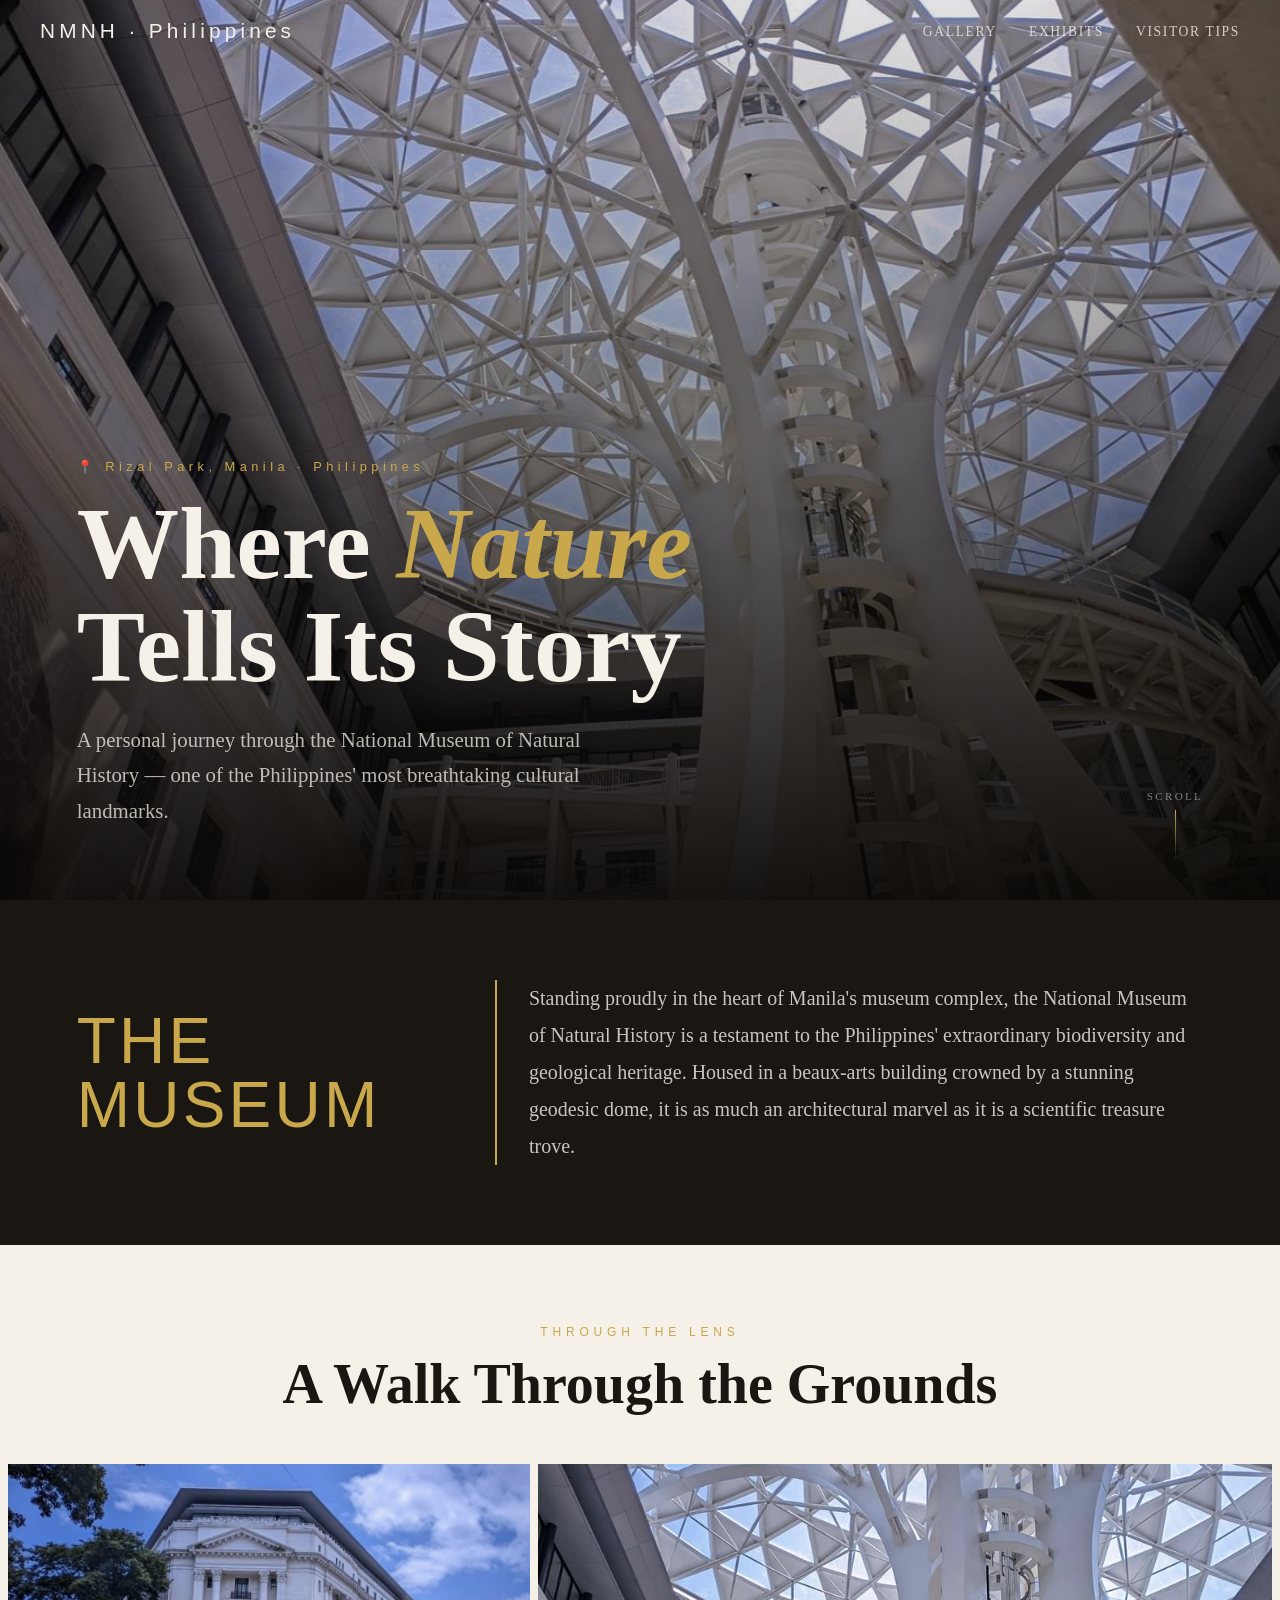
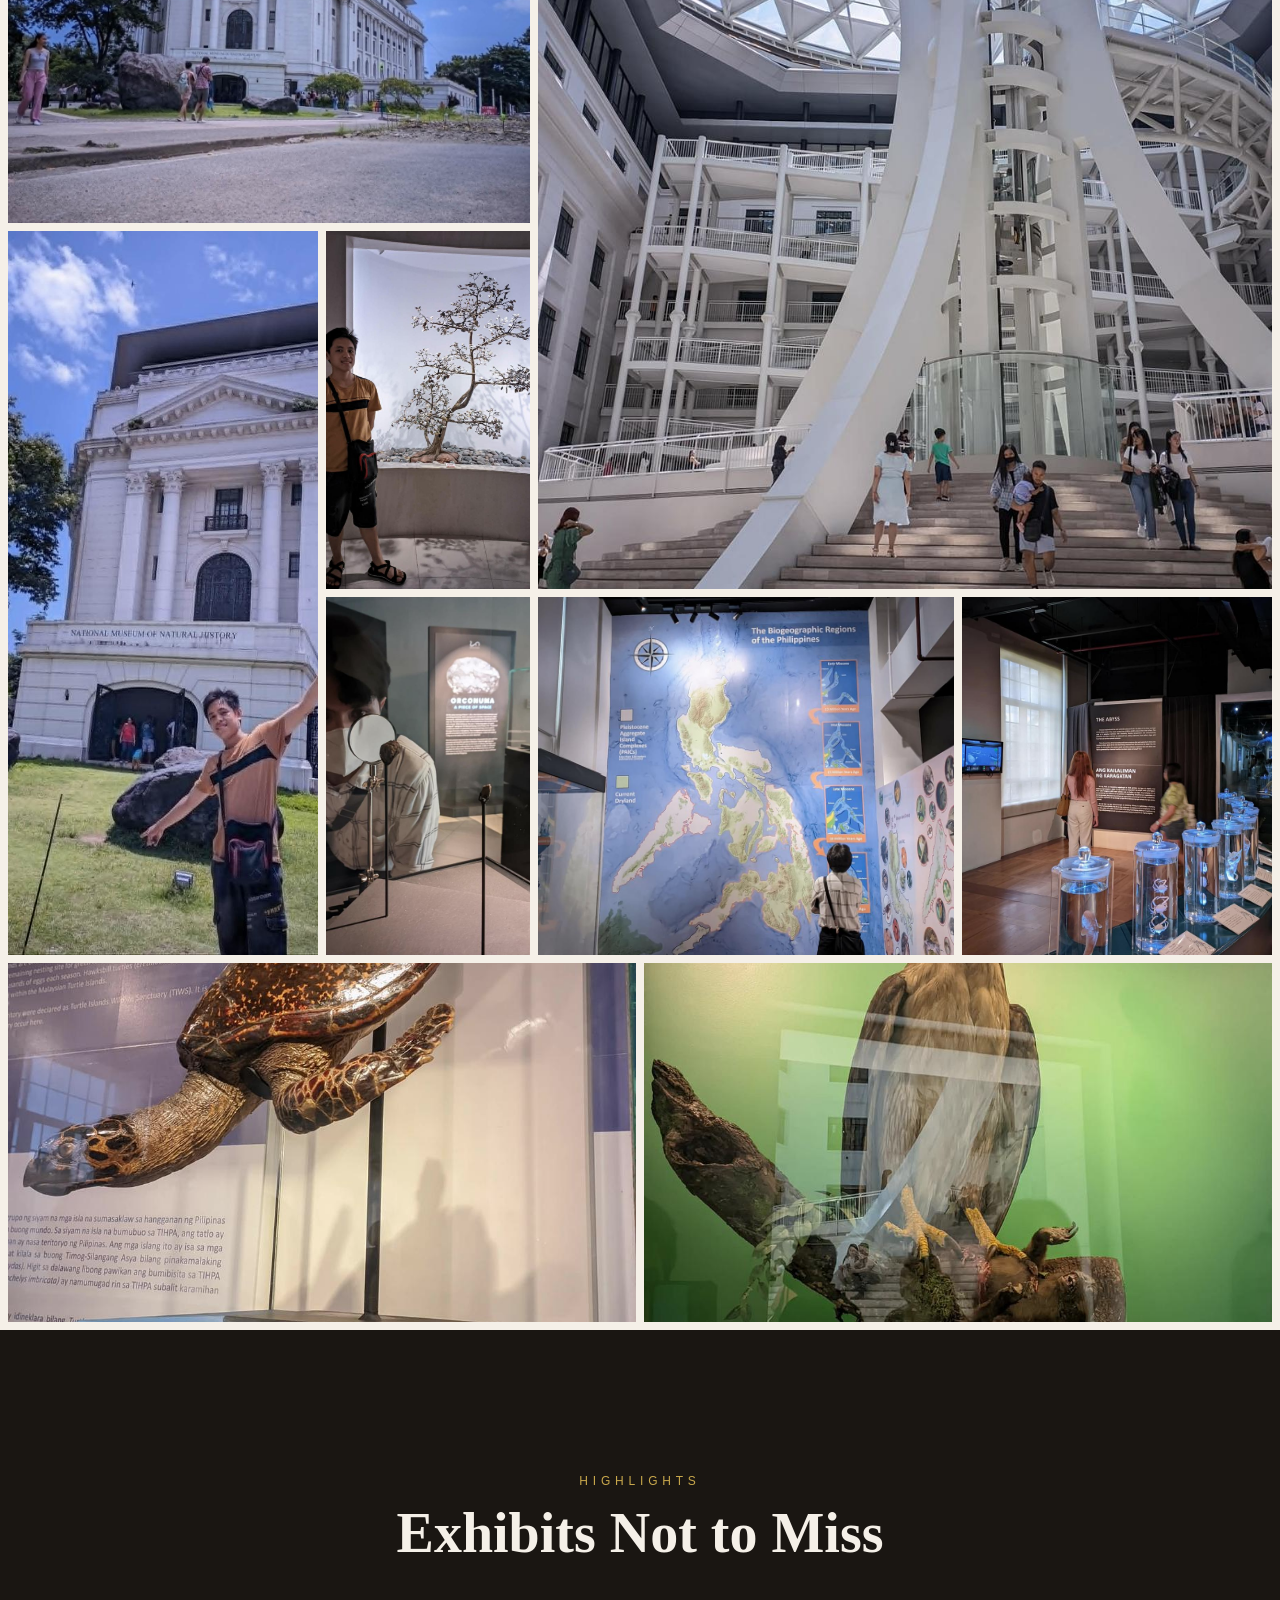
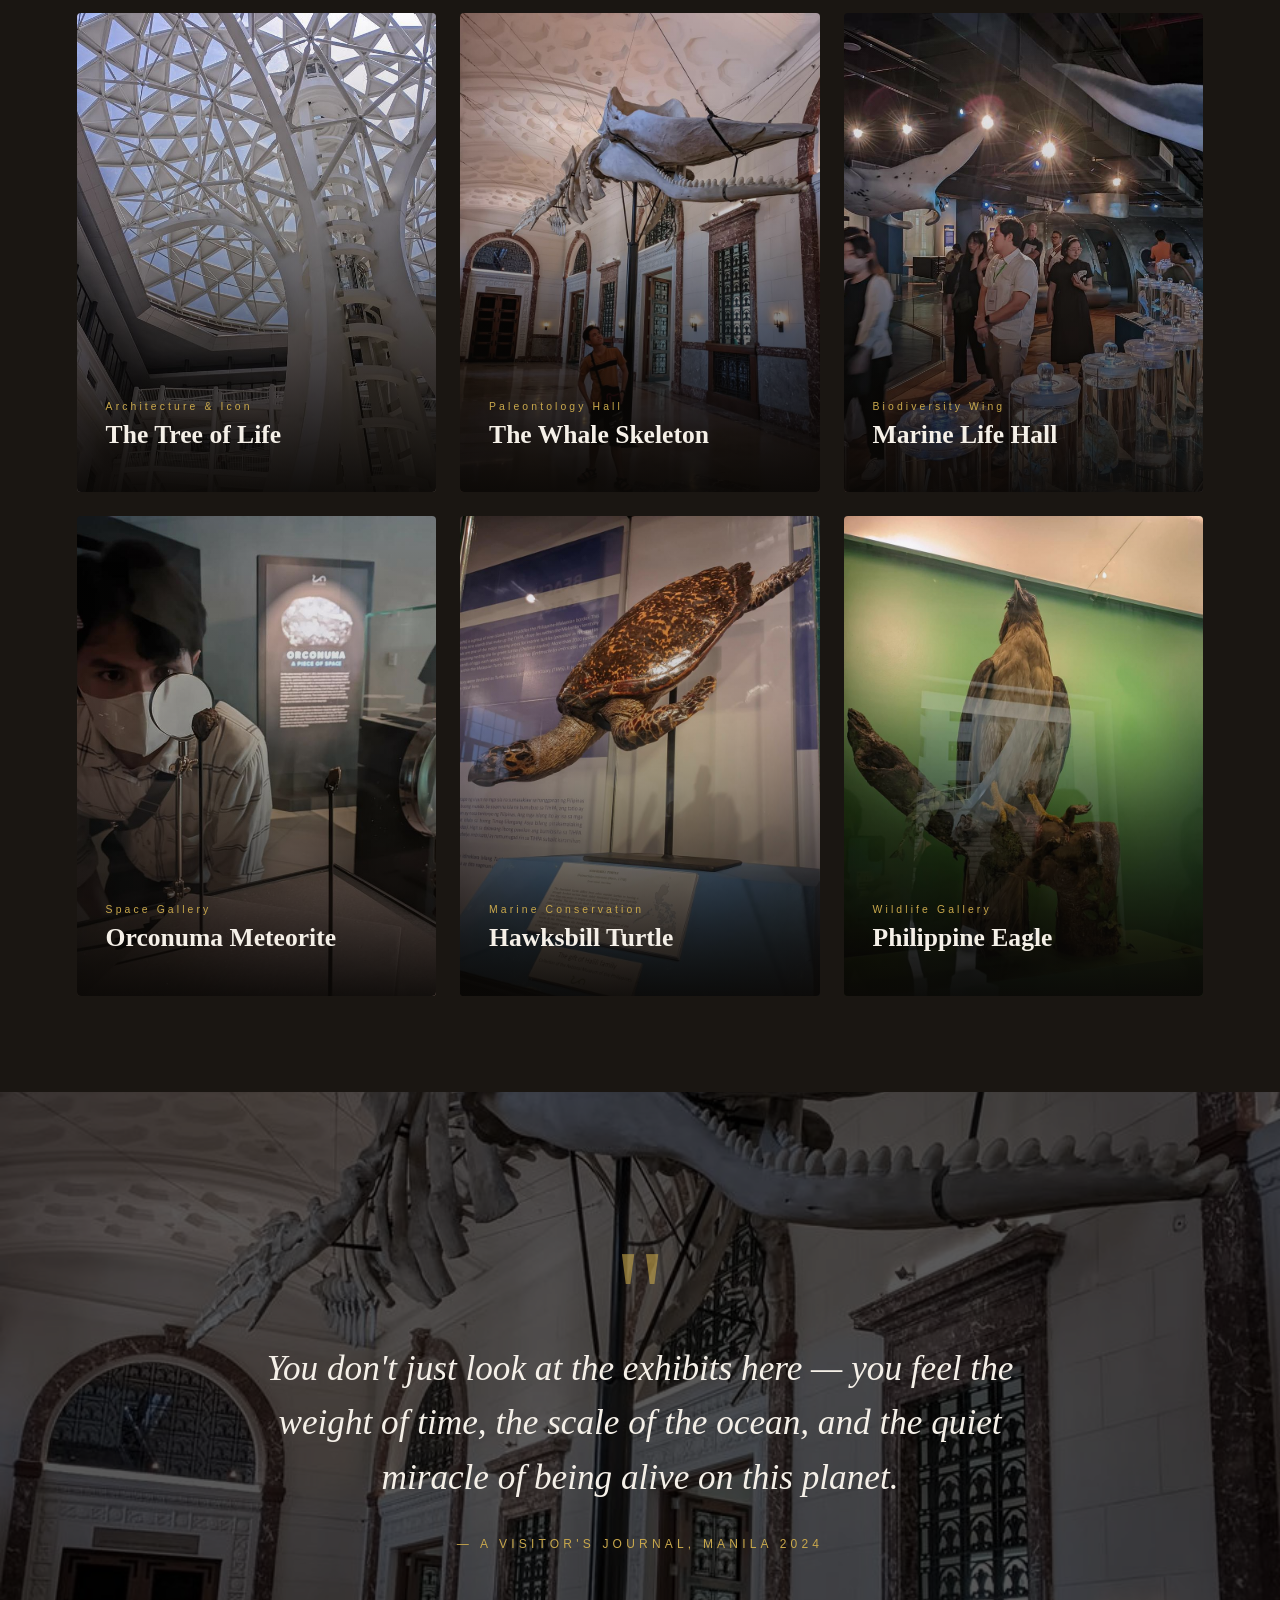
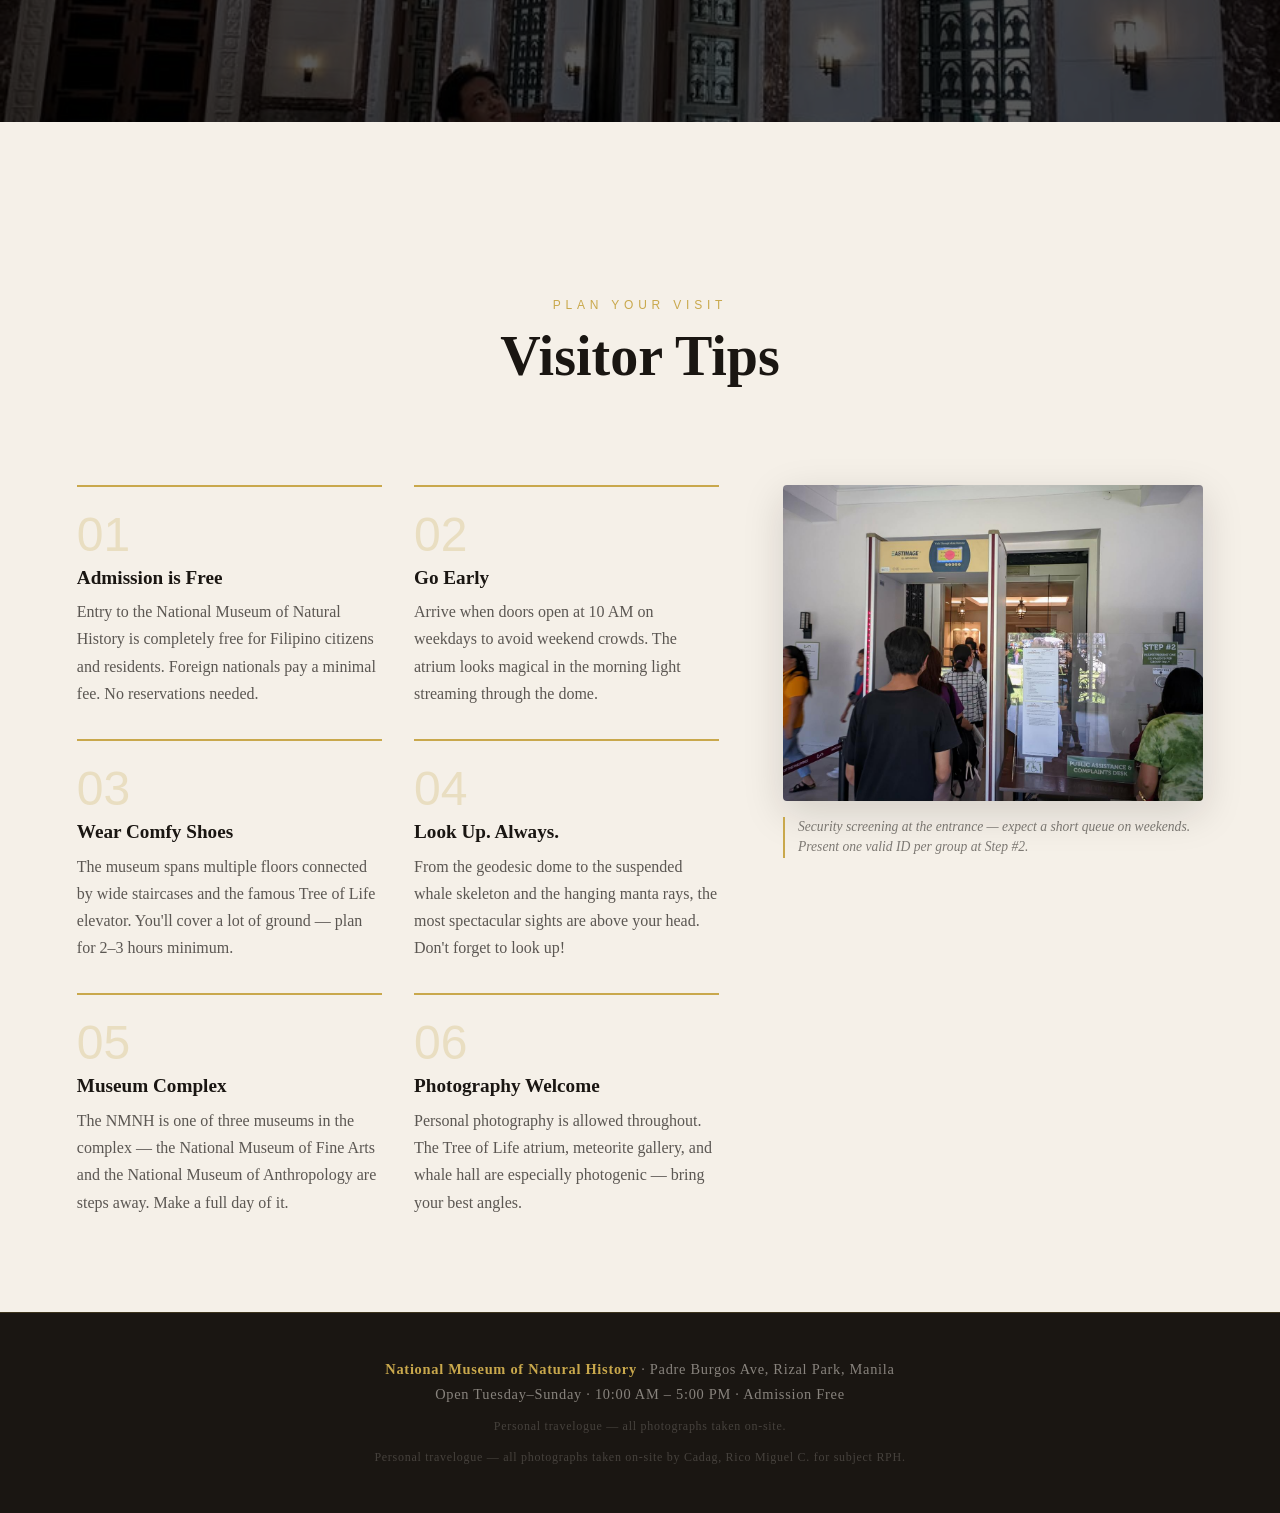
==== commit 3a638ed5: "Update index.html" ====
--- a/index.html
+++ b/index.html
@@ -197,7 +197,7 @@
   <p><strong>National Museum of Natural History</strong> · Padre Burgos Ave, Rizal Park, Manila</p>
   <p style="margin-top:0.5rem;">Open Tuesday–Sunday · 10:00 AM – 5:00 PM · Admission Free</p>
   <p style="margin-top:1rem; font-size:0.75rem; opacity:0.4;">Personal travelogue — all photographs taken on-site.</p>
-  <p style="margin-top:1rem; font-size:0.75rem; opacity:0.4;">Personal travelogue — all photographs taken on-site by Cadag, Rico Miguel C.</p>
+  <p style="margin-top:1rem; font-size:0.75rem; opacity:0.4;">Personal travelogue — all photographs taken on-site by Cadag, Rico Miguel C. for subject RPH.</p>
 </footer>
 
 <script src="script.js"></script>
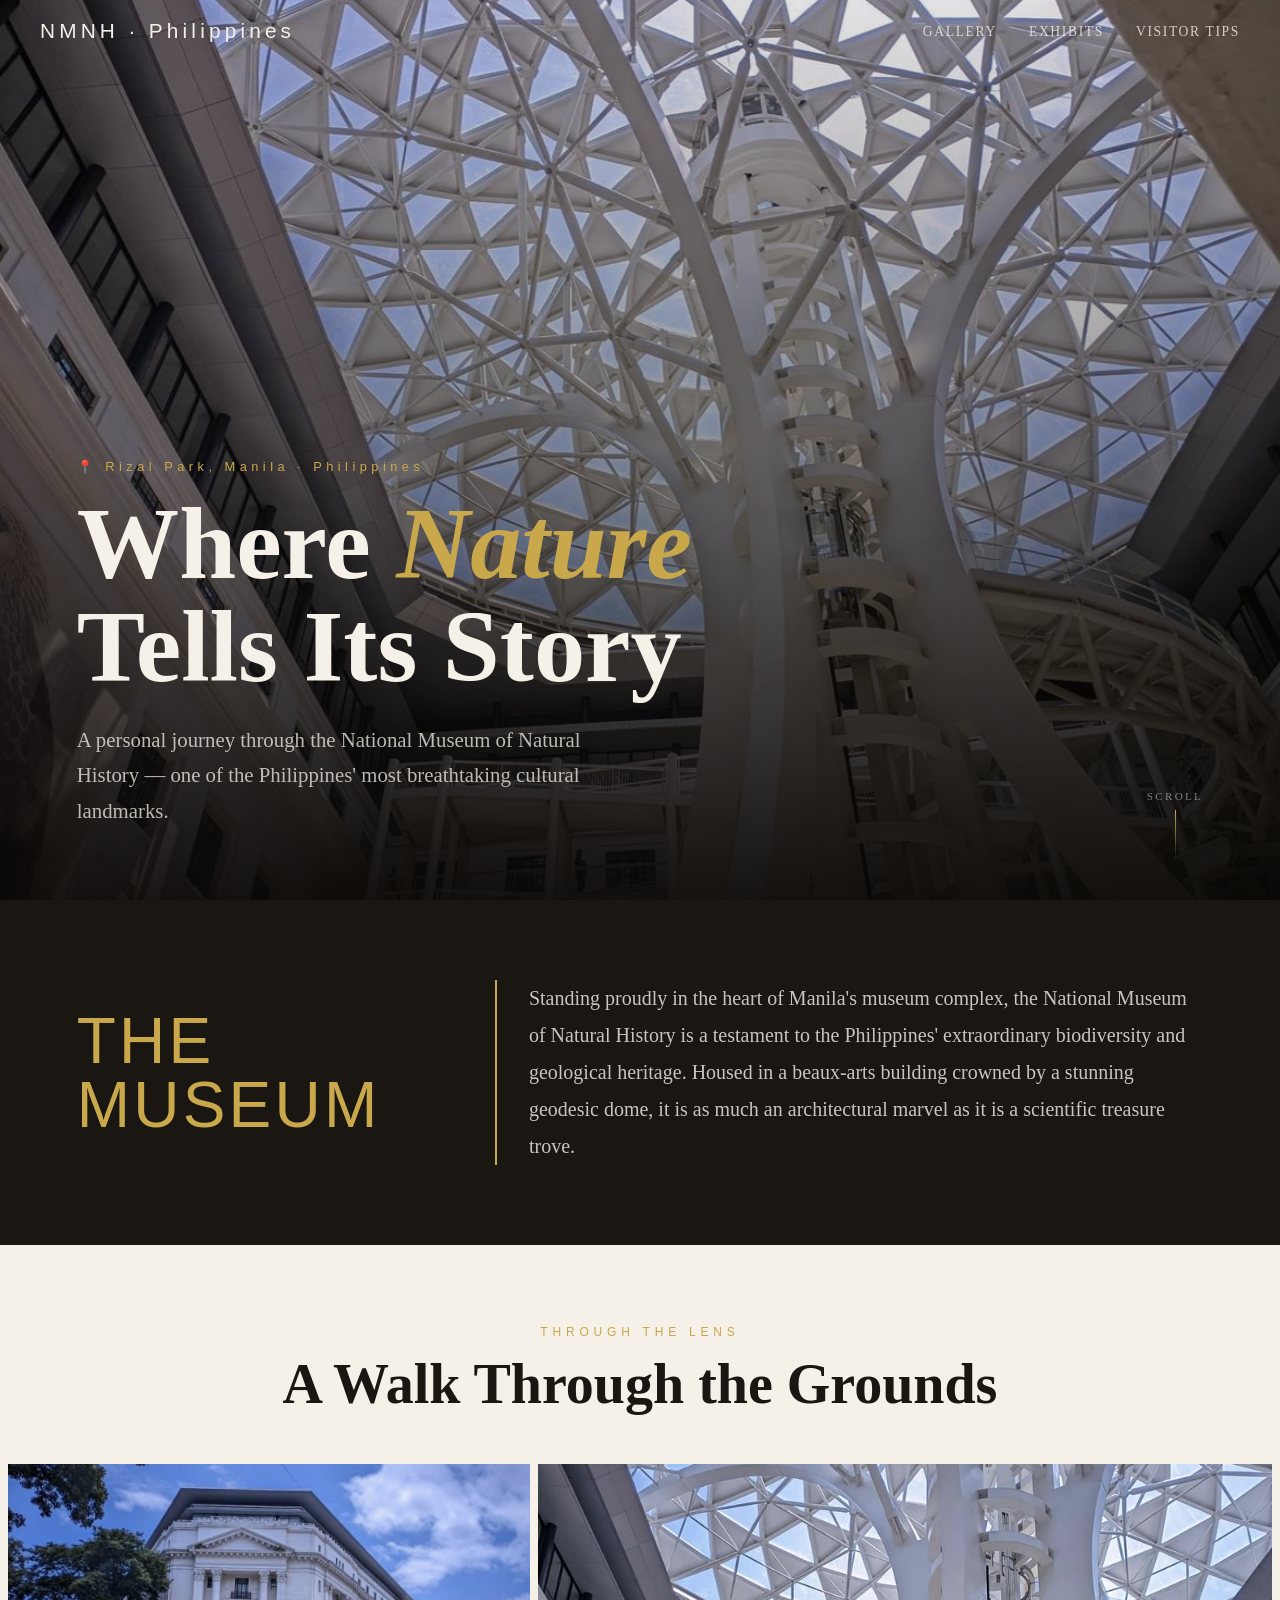
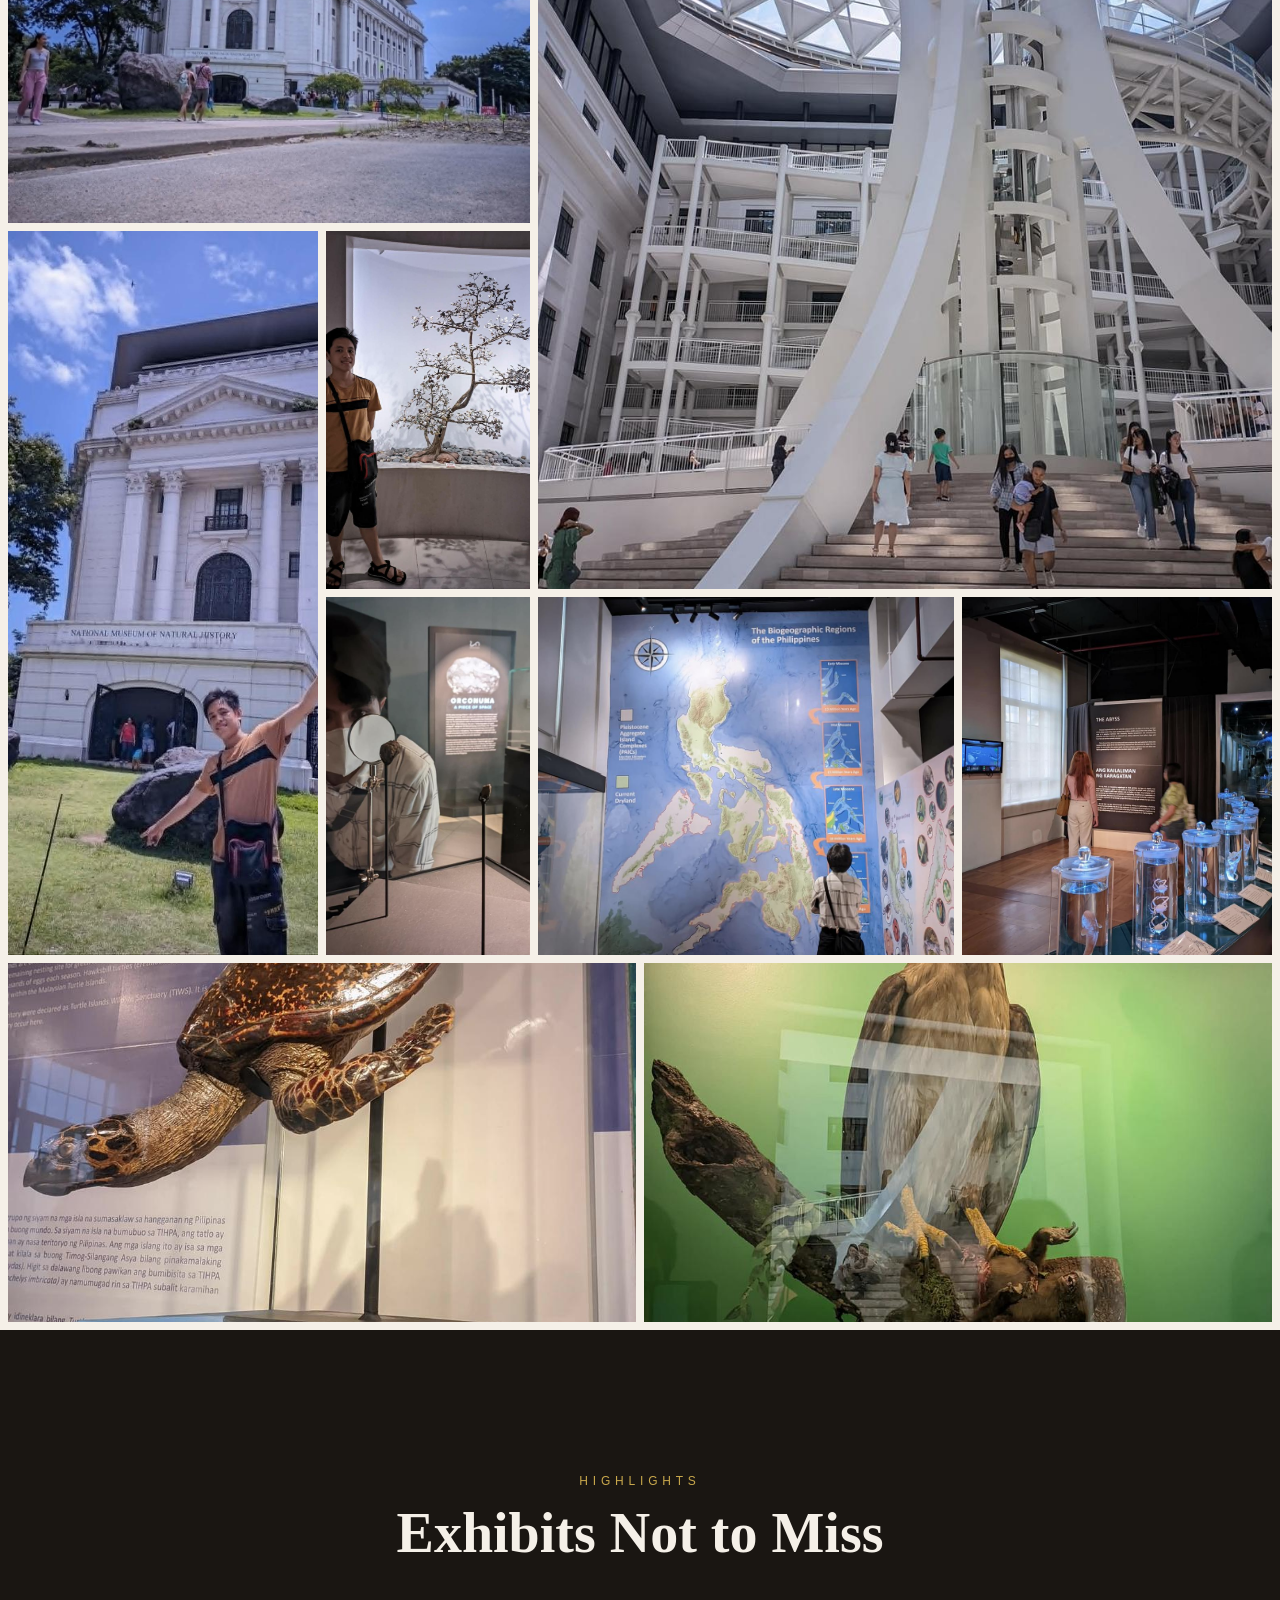
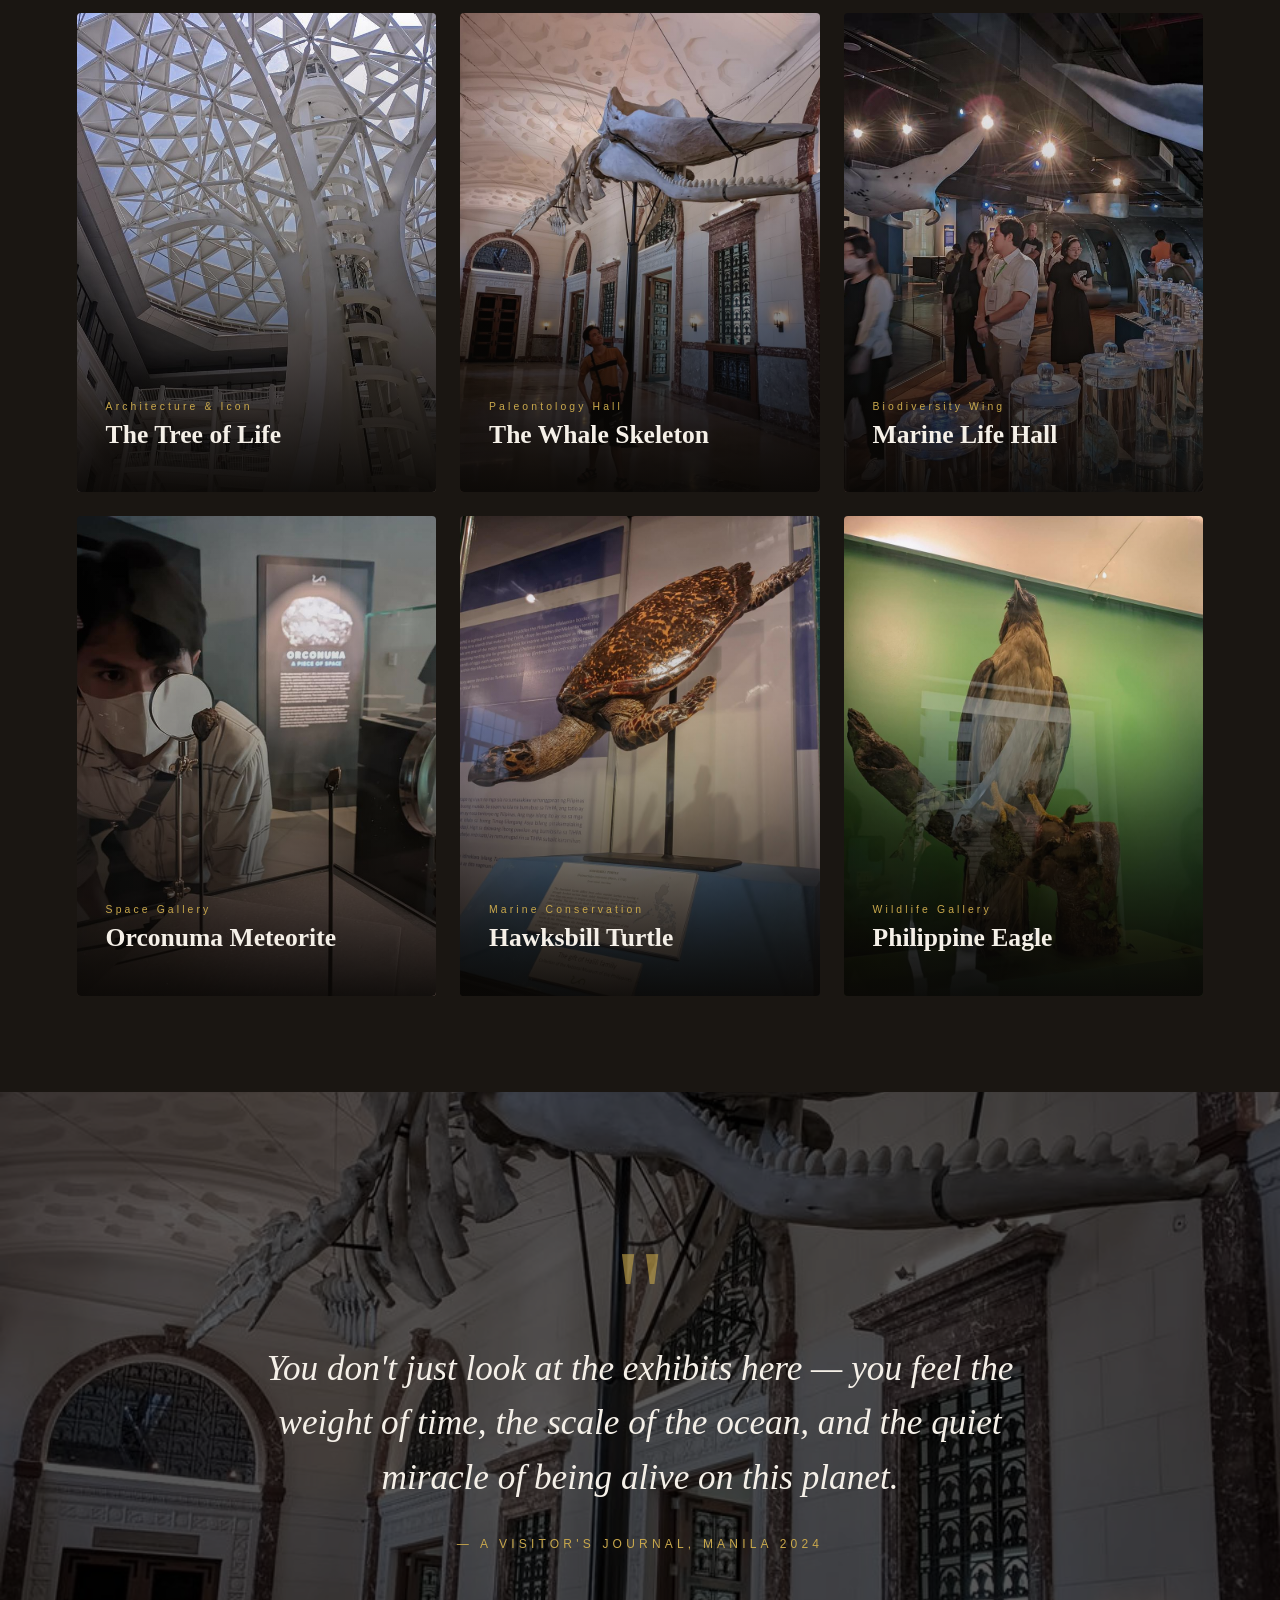
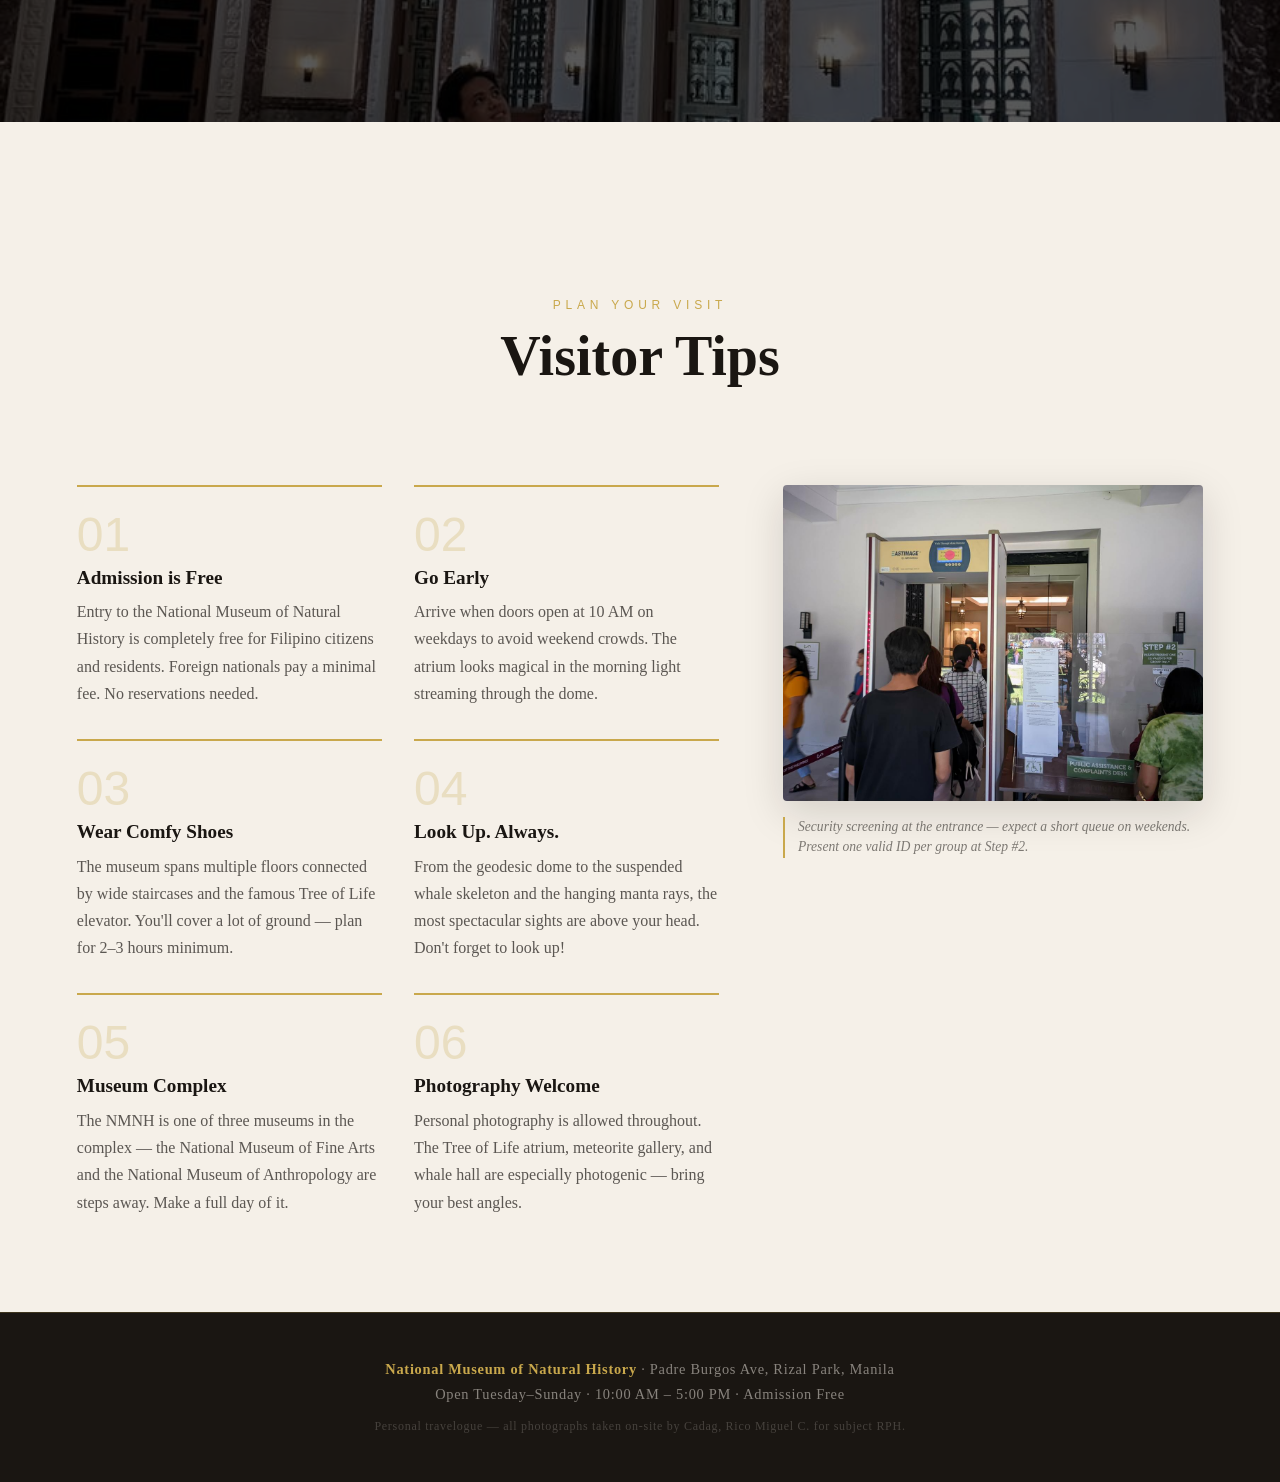
==== commit 3920dd2d: "Update index.html" ====
--- a/index.html
+++ b/index.html
@@ -196,7 +196,6 @@
 <footer>
   <p><strong>National Museum of Natural History</strong> · Padre Burgos Ave, Rizal Park, Manila</p>
   <p style="margin-top:0.5rem;">Open Tuesday–Sunday · 10:00 AM – 5:00 PM · Admission Free</p>
-  <p style="margin-top:1rem; font-size:0.75rem; opacity:0.4;">Personal travelogue — all photographs taken on-site.</p>
   <p style="margin-top:1rem; font-size:0.75rem; opacity:0.4;">Personal travelogue — all photographs taken on-site by Cadag, Rico Miguel C. for subject RPH.</p>
 </footer>
 
